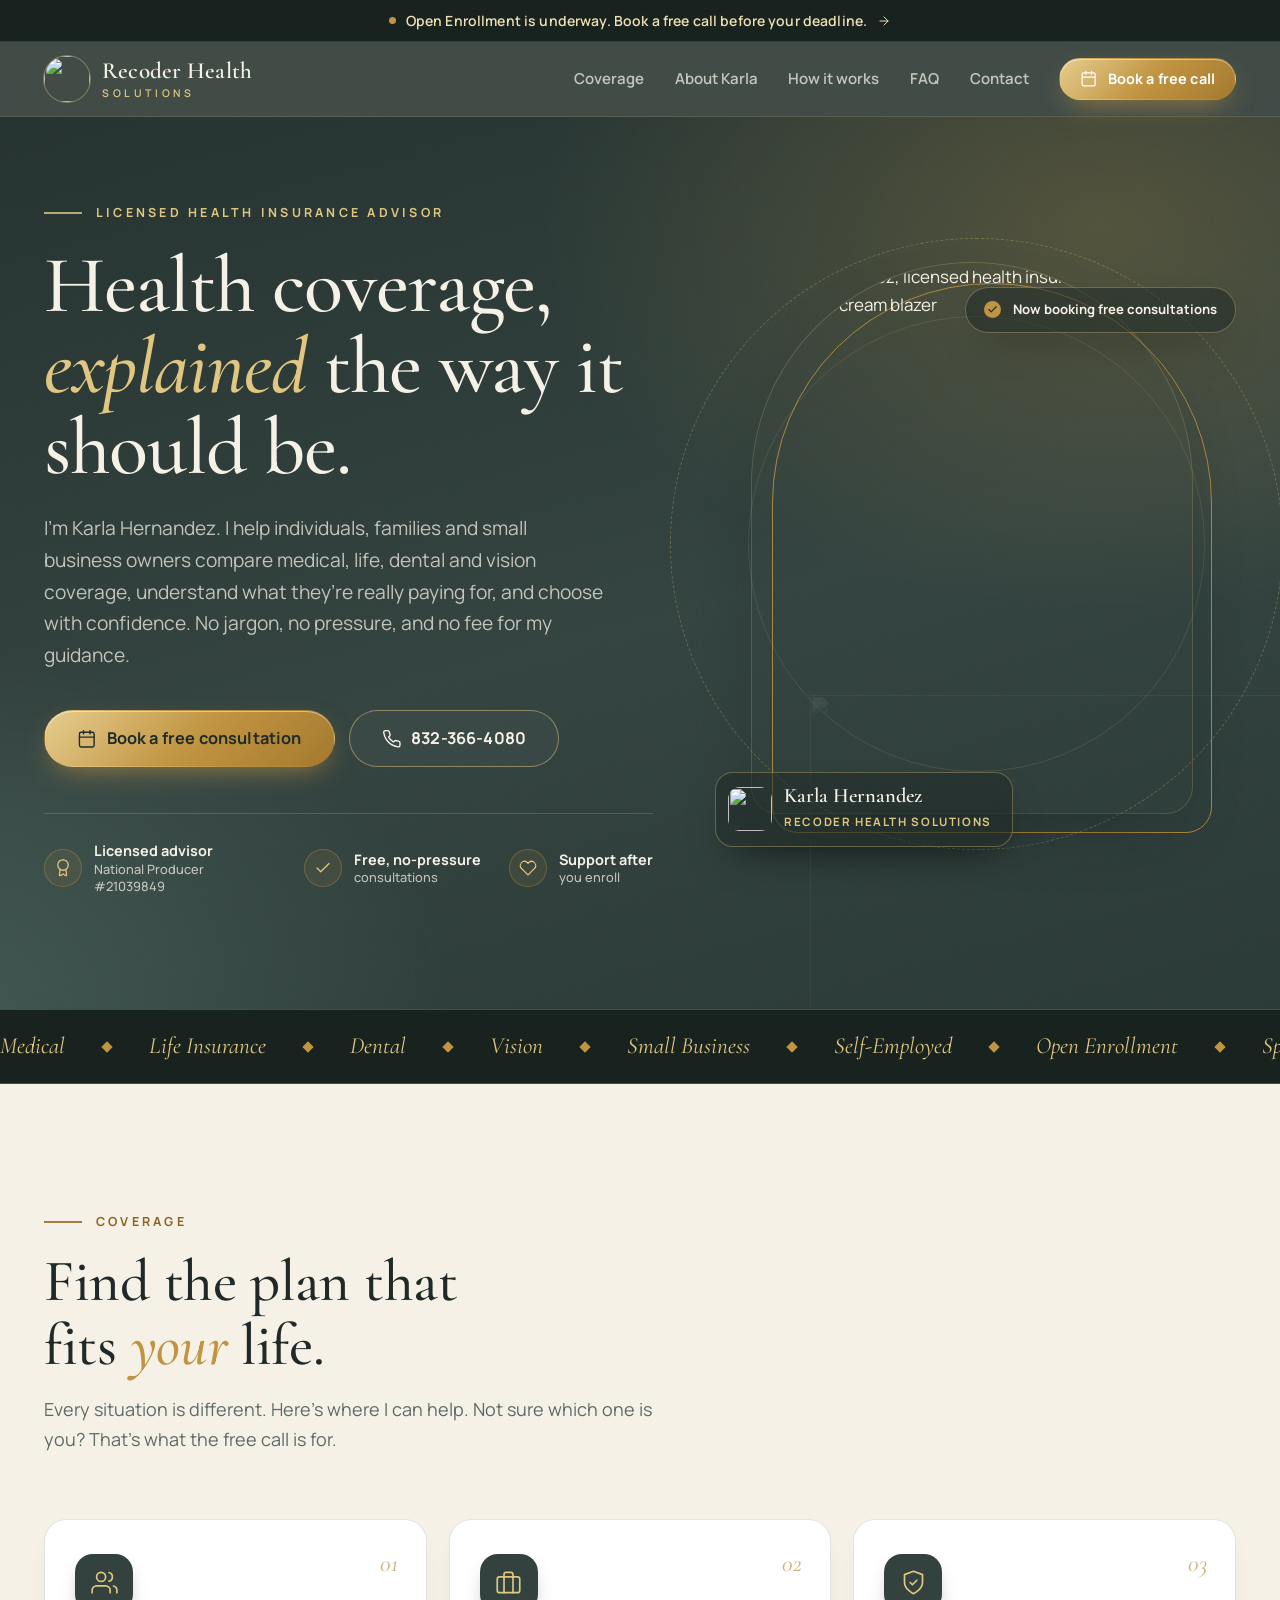
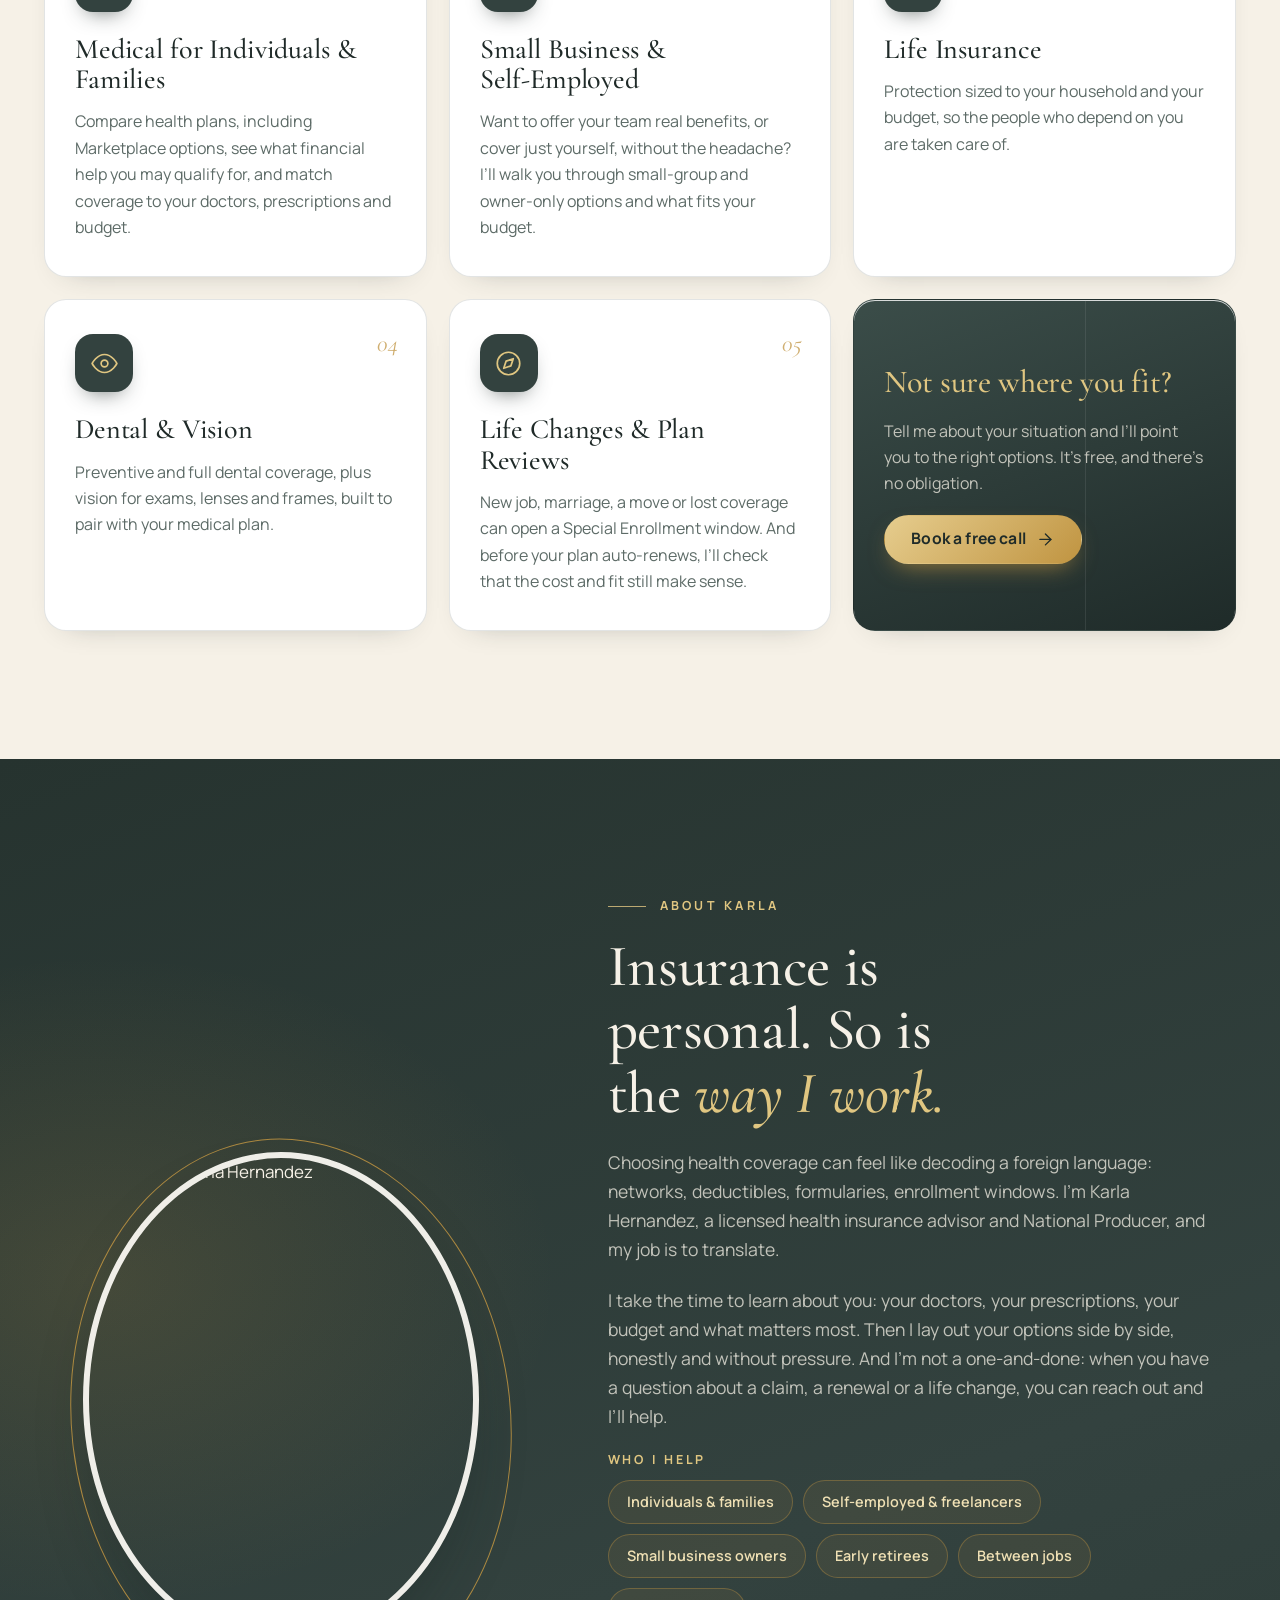
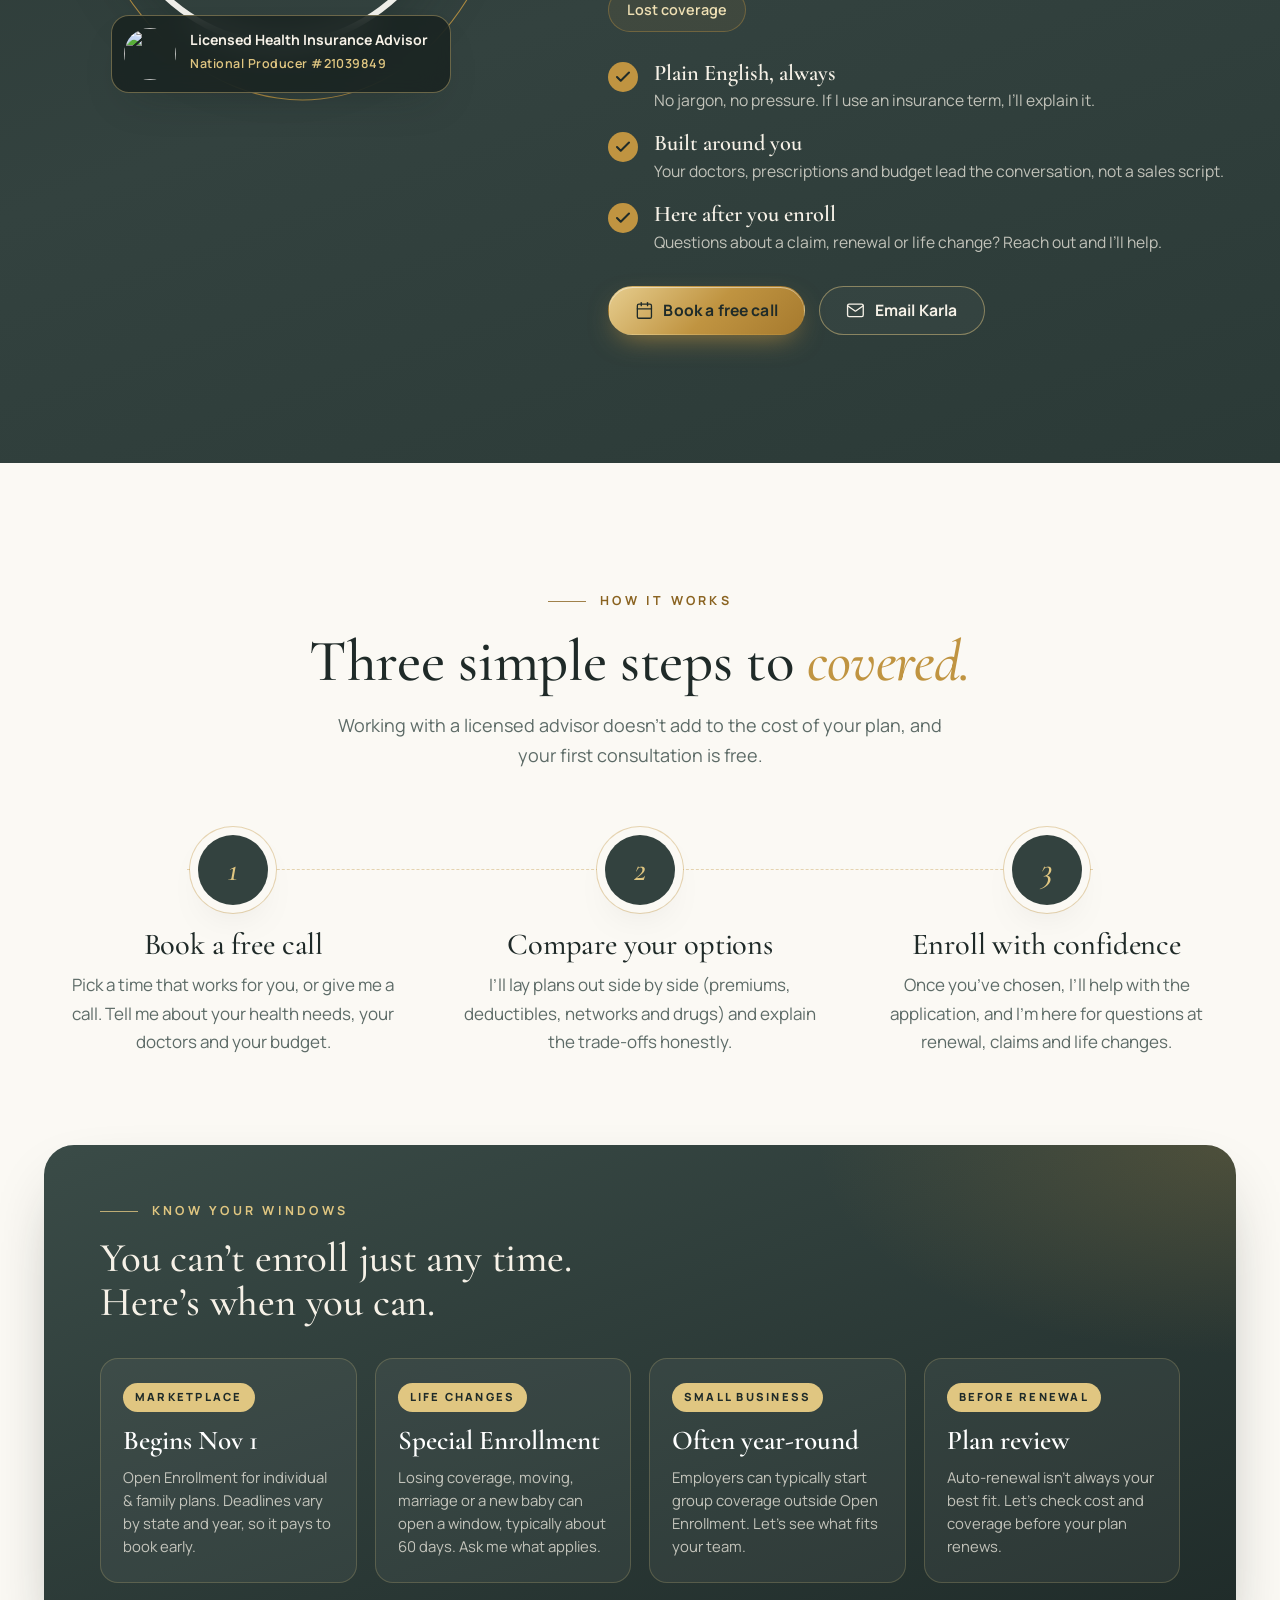
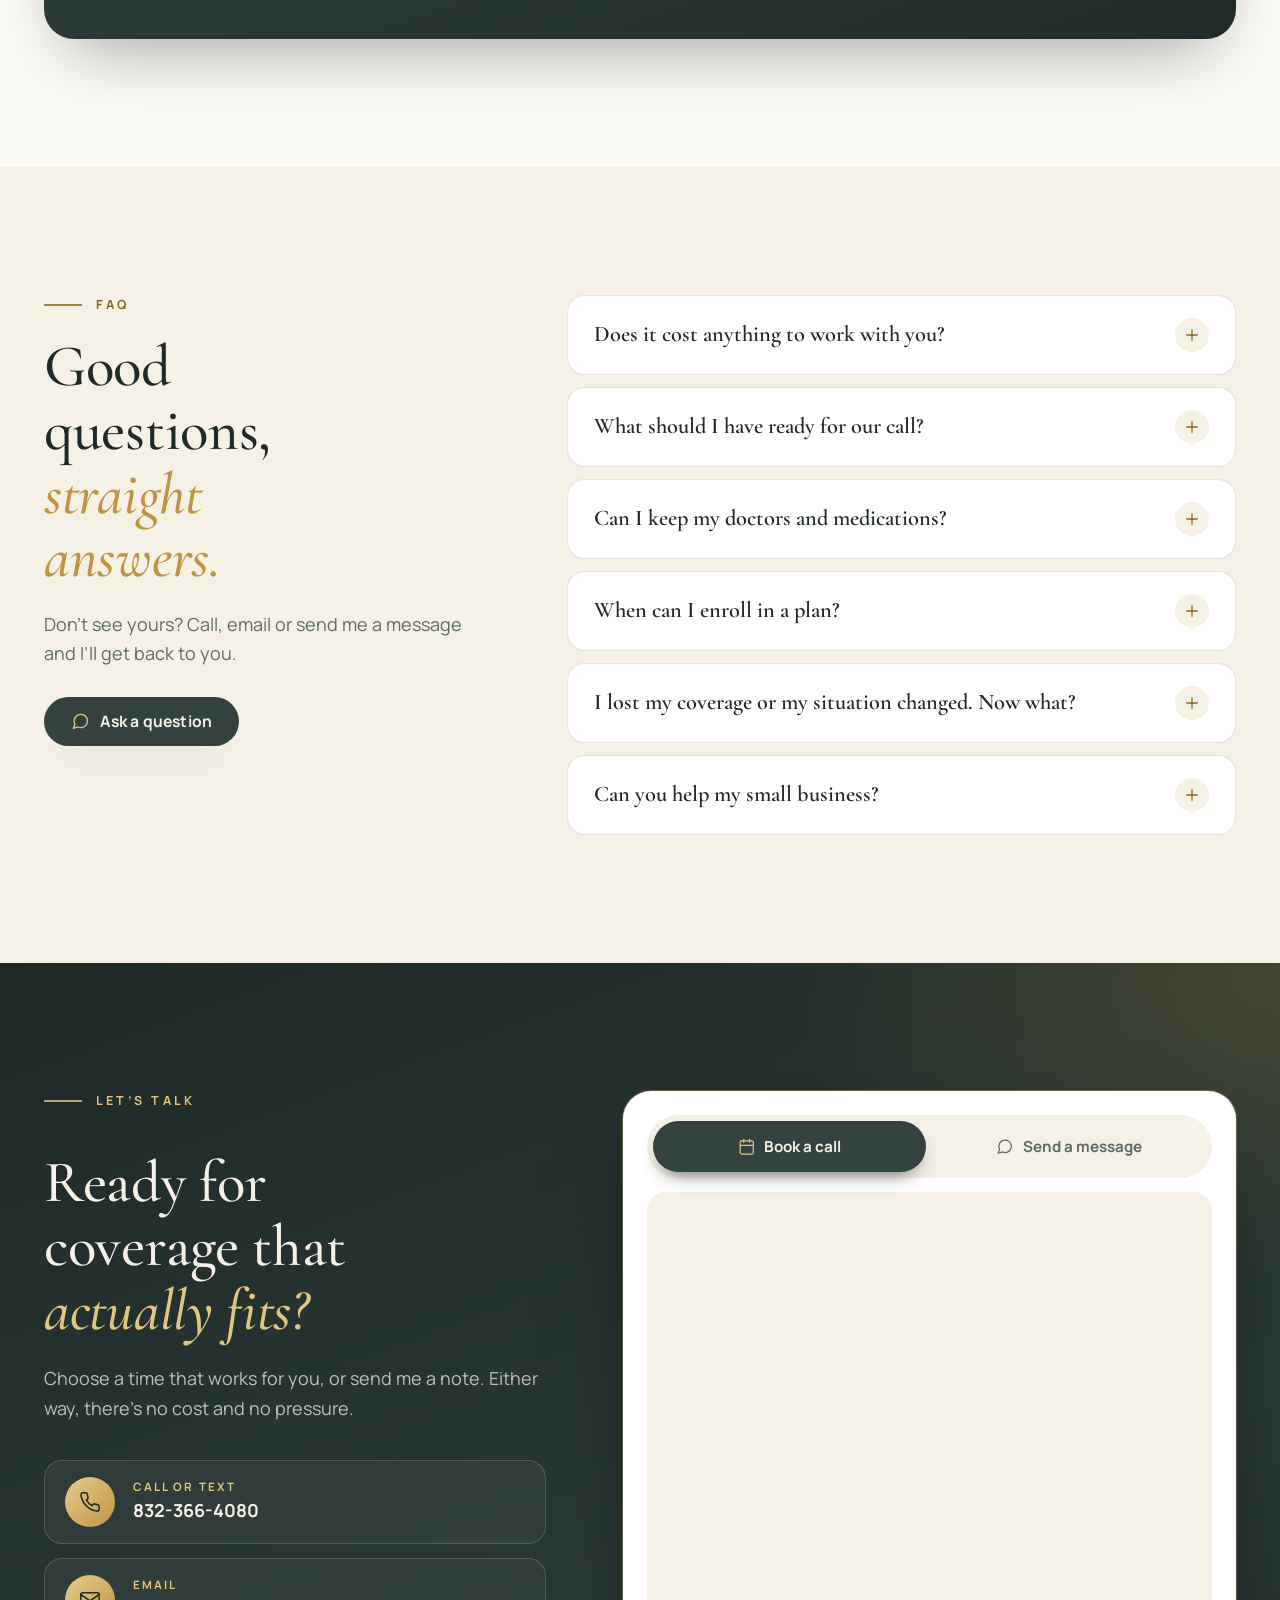
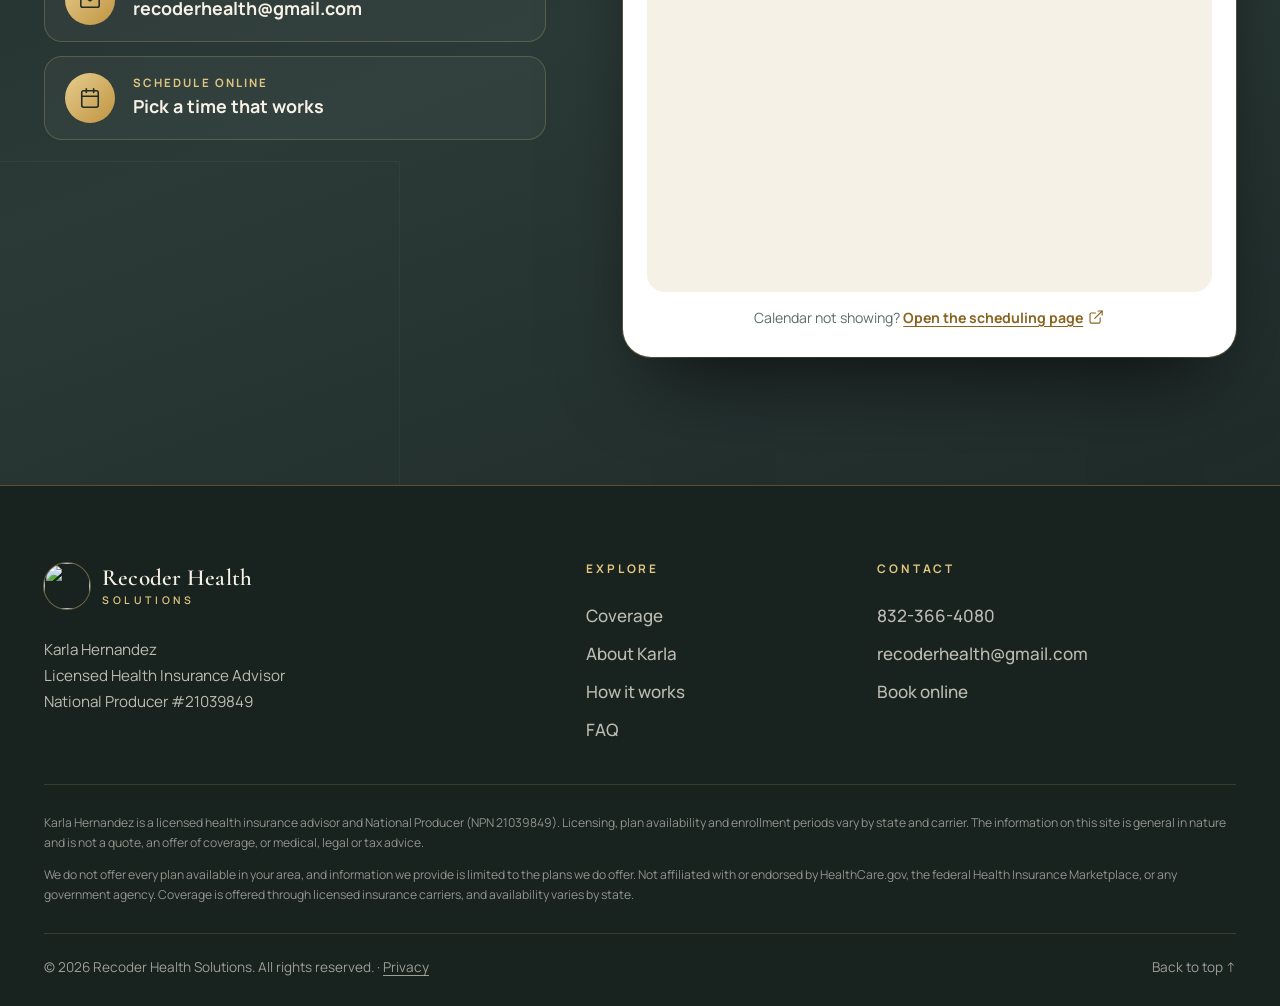
==== index.html @ b43af8a7 "Add Recoder Health Solutions site (pages, styles, script)" ====
<!doctype html>
<html lang="en">
<head>
  <meta charset="utf-8">
  <meta name="viewport" content="width=device-width, initial-scale=1, viewport-fit=cover">
  <title>Karla Hernandez | Licensed Health Insurance Advisor · Recoder Health Solutions</title>
  <meta name="description" content="Karla Hernandez of Recoder Health Solutions is a licensed health insurance advisor helping individuals, families and small businesses compare medical, life, dental and vision coverage. Book a free consultation.">
  <meta name="theme-color" content="#33423f">
  <link rel="canonical" href="https://recoderhealthsolutions.com/">

  <!-- Social sharing -->
  <meta property="og:type" content="website">
  <meta property="og:site_name" content="Recoder Health Solutions">
  <meta property="og:title" content="Karla Hernandez | Licensed Health Insurance Advisor">
  <meta property="og:description" content="Health coverage, explained the way it should be. Book a free, no-pressure consultation with Karla at Recoder Health Solutions.">
  <meta property="og:url" content="https://recoderhealthsolutions.com/">
  <meta property="og:image" content="https://recoderhealthsolutions.com/assets/og-image.jpg">
  <meta property="og:image:width" content="1200">
  <meta property="og:image:height" content="630">
  <meta name="twitter:card" content="summary_large_image">
  <meta name="twitter:title" content="Karla Hernandez | Licensed Health Insurance Advisor">
  <meta name="twitter:description" content="Health coverage, explained the way it should be. Book a free consultation.">
  <meta name="twitter:image" content="https://recoderhealthsolutions.com/assets/og-image.jpg">

  <!-- Icons -->
  <link rel="icon" href="assets/favicon.ico" sizes="any">
  <link rel="icon" type="image/png" sizes="32x32" href="assets/favicon-32.png">
  <link rel="icon" type="image/png" sizes="192x192" href="assets/favicon-192.png">
  <link rel="apple-touch-icon" href="assets/apple-touch-icon.png">

  <!-- Fonts -->
  <link rel="preconnect" href="https://fonts.googleapis.com">
  <link rel="preconnect" href="https://fonts.gstatic.com" crossorigin>
  <link href="https://fonts.googleapis.com/css2?family=Cormorant+Garamond:ital,wght@0,400;0,500;0,600;0,700;1,400;1,500;1,600&family=Manrope:wght@400;500;600;700;800&display=swap" rel="stylesheet">

  <link rel="stylesheet" href="styles.css">
  <script>document.documentElement.classList.add('js');</script>

  <!-- Structured data: helps Google understand who and what this site is -->
  <script type="application/ld+json">
  {
    "@context": "https://schema.org",
    "@type": ["InsuranceAgency", "ProfessionalService"],
    "name": "Recoder Health Solutions",
    "url": "https://recoderhealthsolutions.com/",
    "logo": "https://recoderhealthsolutions.com/assets/logo-medallion.png",
    "image": "https://recoderhealthsolutions.com/assets/og-image.jpg",
    "description": "Licensed health insurance advisory: medical, life, dental and vision coverage for individuals, families and small businesses.",
    "telephone": "+1-832-366-4080",
    "email": "recoderhealth@gmail.com",
    "founder": {
      "@type": "Person",
      "name": "Karla Hernandez",
      "jobTitle": "Licensed Health Insurance Advisor",
      "image": "https://recoderhealthsolutions.com/assets/karla.jpg"
    },
    "sameAs": ["https://calendly.com/recoderhealth"]
  }
  </script>
</head>

<body>
  <!-- Icon sprite -->
  <svg width="0" height="0" style="position:absolute" aria-hidden="true" focusable="false">
    <defs>
      <symbol id="i-phone" viewBox="0 0 24 24"><path d="M22 16.92v3a2 2 0 0 1-2.18 2 19.79 19.79 0 0 1-8.63-3.07 19.5 19.5 0 0 1-6-6 19.79 19.79 0 0 1-3.07-8.67A2 2 0 0 1 4.11 2h3a2 2 0 0 1 2 1.72 12.84 12.84 0 0 0 .7 2.81 2 2 0 0 1-.45 2.11L8.09 9.91a16 16 0 0 0 6 6l1.27-1.27a2 2 0 0 1 2.11-.45 12.84 12.84 0 0 0 2.81.7A2 2 0 0 1 22 16.92z"/></symbol>
      <symbol id="i-mail" viewBox="0 0 24 24"><path d="M4 4h16c1.1 0 2 .9 2 2v12c0 1.1-.9 2-2 2H4c-1.1 0-2-.9-2-2V6c0-1.1.9-2 2-2z"/><polyline points="22,6 12,13 2,6"/></symbol>
      <symbol id="i-calendar" viewBox="0 0 24 24"><rect x="3" y="4" width="18" height="18" rx="2"/><line x1="16" y1="2" x2="16" y2="6"/><line x1="8" y1="2" x2="8" y2="6"/><line x1="3" y1="10" x2="21" y2="10"/></symbol>
      <symbol id="i-arrow" viewBox="0 0 24 24"><line x1="5" y1="12" x2="19" y2="12"/><polyline points="12 5 19 12 12 19"/></symbol>
      <symbol id="i-check" viewBox="0 0 24 24"><polyline points="20 6 9 17 4 12"/></symbol>
      <symbol id="i-users" viewBox="0 0 24 24"><path d="M17 21v-2a4 4 0 0 0-4-4H5a4 4 0 0 0-4 4v2"/><circle cx="9" cy="7" r="4"/><path d="M23 21v-2a4 4 0 0 0-3-3.87"/><path d="M16 3.13a4 4 0 0 1 0 7.75"/></symbol>
      <symbol id="i-shield" viewBox="0 0 24 24"><path d="M12 22s8-4 8-10V5l-8-3-8 3v7c0 6 8 10 8 10z"/><polyline points="9 12 11 14 15 10"/></symbol>
      <symbol id="i-briefcase" viewBox="0 0 24 24"><rect x="2" y="7" width="20" height="14" rx="2"/><path d="M16 21V5a2 2 0 0 0-2-2h-4a2 2 0 0 0-2 2v16"/></symbol>
      <symbol id="i-eye" viewBox="0 0 24 24"><path d="M1 12s4-8 11-8 11 8 11 8-4 8-11 8-11-8-11-8z"/><circle cx="12" cy="12" r="3"/></symbol>
      <symbol id="i-compass" viewBox="0 0 24 24"><circle cx="12" cy="12" r="10"/><polygon points="16.24 7.76 14.12 14.12 7.76 16.24 9.88 9.88 16.24 7.76"/></symbol>
      <symbol id="i-heart" viewBox="0 0 24 24"><path d="M20.84 4.61a5.5 5.5 0 0 0-7.78 0L12 5.67l-1.06-1.06a5.5 5.5 0 0 0-7.78 7.78l1.06 1.06L12 21.23l7.78-7.78 1.06-1.06a5.5 5.5 0 0 0 0-7.78z"/></symbol>
      <symbol id="i-award" viewBox="0 0 24 24"><circle cx="12" cy="8" r="7"/><polyline points="8.21 13.89 7 23 12 20 17 23 15.79 13.88"/></symbol>
      <symbol id="i-message" viewBox="0 0 24 24"><path d="M21 11.5a8.38 8.38 0 0 1-.9 3.8 8.5 8.5 0 0 1-7.6 4.7 8.38 8.38 0 0 1-3.8-.9L3 21l1.9-5.7a8.38 8.38 0 0 1-.9-3.8 8.5 8.5 0 0 1 4.7-7.6 8.38 8.38 0 0 1 3.8-.9h.5a8.48 8.48 0 0 1 8 8v.5z"/></symbol>
      <symbol id="i-external" viewBox="0 0 24 24"><path d="M18 13v6a2 2 0 0 1-2 2H5a2 2 0 0 1-2-2V8a2 2 0 0 1 2-2h6"/><polyline points="15 3 21 3 21 9"/><line x1="10" y1="14" x2="21" y2="3"/></symbol>
      <symbol id="i-plus" viewBox="0 0 24 24"><line x1="12" y1="5" x2="12" y2="19"/><line x1="5" y1="12" x2="19" y2="12"/></symbol>
      <symbol id="i-menu" viewBox="0 0 24 24"><line x1="3" y1="7" x2="21" y2="7"/><line x1="3" y1="12" x2="21" y2="12"/><line x1="3" y1="17" x2="21" y2="17"/></symbol>
      <symbol id="i-close" viewBox="0 0 24 24"><line x1="5" y1="5" x2="19" y2="19"/><line x1="19" y1="5" x2="5" y2="19"/></symbol>
    </defs>
  </svg>

  <a class="skip-link" href="#main">Skip to content</a>

  <!-- Seasonal announcement (text is swapped by script.js depending on the date) -->
  <div class="announce" id="announce">
    <a href="#contact" data-tab="schedule">
      <span class="announce-dot" aria-hidden="true"></span>
      <span id="announceText">Life changes? You may qualify for a Special Enrollment Period. Let’s check.</span>
      <svg class="ico" aria-hidden="true"><use href="#i-arrow"/></svg>
    </a>
  </div>

  <header class="site-header" id="top">
    <div class="wrap header-inner">
      <a class="brand" href="#home" aria-label="Recoder Health Solutions, home">
        <img src="assets/logo-medallion-sm.png" alt="" width="46" height="46">
        <span class="brand-text">
          <span class="brand-name">Recoder Health</span>
          <span class="brand-sub">Solutions</span>
        </span>
      </a>

      <nav class="nav" id="nav" aria-label="Primary">
        <a href="#services">Coverage</a>
        <a href="#about">About Karla</a>
        <a href="#process">How it works</a>
        <a href="#faq">FAQ</a>
        <a href="#contact">Contact</a>
        <a class="btn btn-gold btn-sm nav-cta" href="#contact" data-tab="schedule">
          <svg class="ico" aria-hidden="true"><use href="#i-calendar"/></svg> Book a free call
        </a>
      </nav>

      <button class="nav-toggle" id="navToggle" aria-label="Open menu" aria-expanded="false" aria-controls="nav">
        <svg class="ico ico-menu" aria-hidden="true"><use href="#i-menu"/></svg>
        <svg class="ico ico-close" aria-hidden="true"><use href="#i-close"/></svg>
      </button>
    </div>
  </header>

  <main id="main">

    <!-- ============================ HERO ============================ -->
    <section class="hero" id="home">
      <img class="hero-bull" src="assets/bull.png" alt="" aria-hidden="true" width="436" height="384">
      <div class="wrap hero-grid">
        <div class="hero-copy">
          <p class="eyebrow rise" style="--d:.05s"><span class="eyebrow-line"></span>Licensed Health Insurance Advisor</p>
          <h1 class="rise" style="--d:.15s">Health coverage, <em>explained</em> the way it should be.</h1>
          <p class="lede rise" style="--d:.3s">
            I’m Karla Hernandez. I help individuals, families and small business owners compare medical,
            life, dental and vision coverage, understand what they’re really paying for, and choose with
            confidence. No jargon, no pressure, and no fee for my guidance.
          </p>
          <div class="hero-actions rise" style="--d:.42s">
            <a class="btn btn-gold btn-lg" href="#contact" data-tab="schedule">
              <svg class="ico" aria-hidden="true"><use href="#i-calendar"/></svg>
              Book a free consultation
            </a>
            <a class="btn btn-ghost btn-lg" href="tel:+18323664080">
              <svg class="ico" aria-hidden="true"><use href="#i-phone"/></svg>
              832-366-4080
            </a>
          </div>
          <ul class="trust rise" style="--d:.56s">
            <li><svg class="ico" aria-hidden="true"><use href="#i-award"/></svg><span>Licensed advisor<small>National Producer #21039849</small></span></li>
            <li><svg class="ico" aria-hidden="true"><use href="#i-check"/></svg><span>Free, no-pressure<small>consultations</small></span></li>
            <li><svg class="ico" aria-hidden="true"><use href="#i-heart"/></svg><span>Support after<small>you enroll</small></span></li>
          </ul>
        </div>

        <div class="hero-visual rise" style="--d:.25s">
          <div class="orbit orbit-a" aria-hidden="true"></div>
          <div class="orbit orbit-b" aria-hidden="true"></div>
          <figure class="arch" data-depth="10">
            <img
              src="assets/karla-1000.webp"
              srcset="assets/karla-640.webp 640w, assets/karla-1000.webp 1000w"
              sizes="(max-width: 900px) 78vw, 460px"
              width="1024" height="1536"
              alt="Karla Hernandez, licensed health insurance advisor, smiling in a cream blazer"
              fetchpriority="high">
          </figure>
          <div class="glass glass-name" data-depth="-14">
            <img src="assets/favicon-192.png" alt="" width="44" height="44">
            <div>
              <strong>Karla Hernandez</strong>
              <span>Recoder Health Solutions</span>
            </div>
          </div>
          <div class="glass glass-chip" data-depth="-22">
            <svg class="ico" aria-hidden="true"><use href="#i-check"/></svg>
            Now booking free consultations
          </div>
        </div>
      </div>
    </section>

    <!-- ============================ MARQUEE ============================ -->
    <div class="marquee" aria-hidden="true">
      <div class="marquee-track">
        <span>Medical</span><i></i>
        <span>Life Insurance</span><i></i>
        <span>Dental</span><i></i>
        <span>Vision</span><i></i>
        <span>Small Business</span><i></i>
        <span>Self-Employed</span><i></i>
        <span>Open Enrollment</span><i></i>
        <span>Special Enrollment</span><i></i>
        <span>Medical</span><i></i>
        <span>Life Insurance</span><i></i>
        <span>Dental</span><i></i>
        <span>Vision</span><i></i>
        <span>Small Business</span><i></i>
        <span>Self-Employed</span><i></i>
        <span>Open Enrollment</span><i></i>
        <span>Special Enrollment</span><i></i>
      </div>
    </div>

    <!-- ============================ SERVICES ============================ -->
    <section class="section section-cream" id="services">
      <div class="wrap">
        <header class="section-head reveal">
          <p class="eyebrow eyebrow-dark"><span class="eyebrow-line"></span>Coverage</p>
          <h2>Find the plan that fits <em>your</em> life.</h2>
          <p class="section-lede">Every situation is different. Here’s where I can help. Not sure which one is you? That’s what the free call is for.</p>
        </header>

        <div class="cards" data-stagger>
          <article class="card reveal">
            <span class="card-num">01</span>
            <span class="card-icon"><svg class="ico" aria-hidden="true"><use href="#i-users"/></svg></span>
            <h3>Medical for Individuals &amp; Families</h3>
            <p>Compare health plans, including Marketplace options, see what financial help you may qualify for, and match coverage to your doctors, prescriptions and budget.</p>
          </article>
          <article class="card reveal">
            <span class="card-num">02</span>
            <span class="card-icon"><svg class="ico" aria-hidden="true"><use href="#i-briefcase"/></svg></span>
            <h3>Small Business &amp; Self&#8209;Employed</h3>
            <p>Want to offer your team real benefits, or cover just yourself, without the headache? I’ll walk you through small-group and owner-only options and what fits your budget.</p>
          </article>
          <article class="card reveal">
            <span class="card-num">03</span>
            <span class="card-icon"><svg class="ico" aria-hidden="true"><use href="#i-shield"/></svg></span>
            <h3>Life Insurance</h3>
            <p>Protection sized to your household and your budget, so the people who depend on you are taken care of.</p>
          </article>
          <article class="card reveal">
            <span class="card-num">04</span>
            <span class="card-icon"><svg class="ico" aria-hidden="true"><use href="#i-eye"/></svg></span>
            <h3>Dental &amp; Vision</h3>
            <p>Preventive and full dental coverage, plus vision for exams, lenses and frames, built to pair with your medical plan.</p>
          </article>
          <article class="card reveal">
            <span class="card-num">05</span>
            <span class="card-icon"><svg class="ico" aria-hidden="true"><use href="#i-compass"/></svg></span>
            <h3>Life Changes &amp; Plan Reviews</h3>
            <p>New job, marriage, a move or lost coverage can open a Special Enrollment window. And before your plan auto-renews, I’ll check that the cost and fit still make sense.</p>
          </article>
          <article class="card card-cta reveal">
            <img class="card-cta-bull" src="assets/bull.png" alt="" aria-hidden="true" width="436" height="384" loading="lazy">
            <h3>Not sure where you fit?</h3>
            <p>Tell me about your situation and I’ll point you to the right options. It’s free, and there’s no obligation.</p>
            <a class="btn btn-dark" href="#contact" data-tab="schedule">Book a free call <svg class="ico" aria-hidden="true"><use href="#i-arrow"/></svg></a>
          </article>
        </div>
      </div>
    </section>

    <!-- ============================ ABOUT ============================ -->
    <section class="section section-dark about" id="about">
      <div class="wrap about-grid">
        <div class="about-visual reveal">
          <div class="oval-wrap">
            <div class="oval-ring" aria-hidden="true"></div>
            <figure class="oval">
              <img
                src="assets/karla-1000.webp"
                srcset="assets/karla-640.webp 640w, assets/karla-1000.webp 1000w"
                sizes="(max-width: 900px) 70vw, 420px"
                width="1024" height="1536" loading="lazy"
                alt="Portrait of Karla Hernandez">
            </figure>
            <div class="badge-card">
              <img src="assets/logo-medallion-sm.png" alt="" width="64" height="64" loading="lazy">
              <div>
                <strong>Licensed Health Insurance Advisor</strong>
                <span>National Producer #21039849</span>
              </div>
            </div>
          </div>
        </div>

        <div class="about-copy">
          <header class="reveal">
            <p class="eyebrow"><span class="eyebrow-line"></span>About Karla</p>
            <h2>Insurance is personal. So is the <em>way I work.</em></h2>
          </header>
          <!-- DRAFT COPY: Karla, edit this to your own words (or paste in the version you wrote earlier). -->
          <p class="reveal">Choosing health coverage can feel like decoding a foreign language: networks, deductibles, formularies, enrollment windows. I’m Karla Hernandez, a licensed health insurance advisor and National Producer, and my job is to translate.</p>
          <p class="reveal">I take the time to learn about you: your doctors, your prescriptions, your budget and what matters most. Then I lay out your options side by side, honestly and without pressure. And I’m not a one-and-done: when you have a question about a claim, a renewal or a life change, you can reach out and I’ll help.</p>

          <div class="reveal">
            <h3 class="mini-title">Who I help</h3>
            <ul class="chips">
              <li>Individuals &amp; families</li>
              <li>Self-employed &amp; freelancers</li>
              <li>Small business owners</li>
              <li>Early retirees</li>
              <li>Between jobs</li>
              <li>Lost coverage</li>
            </ul>
          </div>

          <ul class="values" data-stagger>
            <li class="reveal"><svg class="ico" aria-hidden="true"><use href="#i-check"/></svg><div><strong>Plain English, always</strong><span>No jargon, no pressure. If I use an insurance term, I’ll explain it.</span></div></li>
            <li class="reveal"><svg class="ico" aria-hidden="true"><use href="#i-check"/></svg><div><strong>Built around you</strong><span>Your doctors, prescriptions and budget lead the conversation, not a sales script.</span></div></li>
            <li class="reveal"><svg class="ico" aria-hidden="true"><use href="#i-check"/></svg><div><strong>Here after you enroll</strong><span>Questions about a claim, renewal or life change? Reach out and I’ll help.</span></div></li>
          </ul>

          <div class="about-actions reveal">
            <a class="btn btn-gold" href="#contact" data-tab="schedule"><svg class="ico" aria-hidden="true"><use href="#i-calendar"/></svg> Book a free call</a>
            <a class="btn btn-ghost" href="mailto:recoderhealth@gmail.com"><svg class="ico" aria-hidden="true"><use href="#i-mail"/></svg> Email Karla</a>
          </div>
        </div>
      </div>
    </section>

    <!-- ============================ PROCESS + WINDOWS ============================ -->
    <section class="section section-ivory" id="process">
      <div class="wrap">
        <header class="section-head center reveal">
          <p class="eyebrow eyebrow-dark"><span class="eyebrow-line"></span>How it works</p>
          <h2>Three simple steps to <em>covered.</em></h2>
          <p class="section-lede">Working with a licensed advisor doesn’t add to the cost of your plan, and your first consultation is free.</p>
        </header>

        <ol class="steps" data-stagger>
          <li class="step reveal">
            <span class="step-num">1</span>
            <h3>Book a free call</h3>
            <p>Pick a time that works for you, or give me a call. Tell me about your health needs, your doctors and your budget.</p>
          </li>
          <li class="step reveal">
            <span class="step-num">2</span>
            <h3>Compare your options</h3>
            <p>I’ll lay plans out side by side (premiums, deductibles, networks and drugs) and explain the trade-offs honestly.</p>
          </li>
          <li class="step reveal">
            <span class="step-num">3</span>
            <h3>Enroll with confidence</h3>
            <p>Once you’ve chosen, I’ll help with the application, and I’m here for questions at renewal, claims and life changes.</p>
          </li>
        </ol>

        <div class="windows reveal">
          <div class="windows-head">
            <p class="eyebrow"><span class="eyebrow-line"></span>Know your windows</p>
            <h3>You can’t enroll just any time. Here’s when you can.</h3>
          </div>
          <div class="windows-grid">
            <div class="window">
              <span class="window-tag">Marketplace</span>
              <strong>Begins Nov 1</strong>
              <p>Open Enrollment for individual &amp; family plans. Deadlines vary by state and year, so it pays to book early.</p>
            </div>
            <div class="window">
              <span class="window-tag">Life changes</span>
              <strong>Special Enrollment</strong>
              <p>Losing coverage, moving, marriage or a new baby can open a window, typically about 60 days. Ask me what applies.</p>
            </div>
            <div class="window">
              <span class="window-tag">Small business</span>
              <strong>Often year-round</strong>
              <p>Employers can typically start group coverage outside Open Enrollment. Let’s see what fits your team.</p>
            </div>
            <div class="window">
              <span class="window-tag">Before renewal</span>
              <strong>Plan review</strong>
              <p>Auto-renewal isn’t always your best fit. Let’s check cost and coverage before your plan renews.</p>
            </div>
          </div>
        </div>
      </div>
    </section>

    <!-- ============================ FAQ ============================ -->
    <section class="section section-cream faq" id="faq">
      <div class="wrap faq-grid">
        <header class="faq-head reveal">
          <p class="eyebrow eyebrow-dark"><span class="eyebrow-line"></span>FAQ</p>
          <h2>Good questions, <em>straight answers.</em></h2>
          <p class="section-lede">Don’t see yours? Call, email or send me a message and I’ll get back to you.</p>
          <a class="btn btn-dark" href="#contact" data-tab="message"><svg class="ico" aria-hidden="true"><use href="#i-message"/></svg> Ask a question</a>
        </header>

        <div class="faq-list reveal">
          <details>
            <summary>Does it cost anything to work with you?<svg class="ico" aria-hidden="true"><use href="#i-plus"/></svg></summary>
            <p>No. Your consultation is free, and you never pay a fee for my guidance. Agents are typically compensated by the insurance carrier when you enroll, and working with an advisor doesn’t add to the price of your plan.</p>
          </details>
          <details>
            <summary>What should I have ready for our call?<svg class="ico" aria-hidden="true"><use href="#i-plus"/></svg></summary>
            <p>It helps to know your state, who needs coverage, your doctors and any prescriptions you take, and your estimated household income if you’re shopping Marketplace plans. Don’t worry if you don’t have everything. We’ll sort it out together.</p>
          </details>
          <details>
            <summary>Can I keep my doctors and medications?<svg class="ico" aria-hidden="true"><use href="#i-plus"/></svg></summary>
            <p>That’s the first thing we check. Every plan has its own provider network and drug list (called a formulary), so I compare your doctors and prescriptions against each plan you’re considering before you choose.</p>
          </details>
          <details>
            <summary>When can I enroll in a plan?<svg class="ico" aria-hidden="true"><use href="#i-plus"/></svg></summary>
            <p>Most people enroll during Open Enrollment, which for Marketplace plans begins Nov 1. Outside that window you may still qualify for a Special Enrollment Period after a life event such as losing coverage, moving, getting married or having a baby, and small businesses can often start group coverage outside Open Enrollment. Book a call and I’ll tell you which window applies to you.</p>
          </details>
          <details>
            <summary>I lost my coverage or my situation changed. Now what?<svg class="ico" aria-hidden="true"><use href="#i-plus"/></svg></summary>
            <p>Reach out as soon as it happens. A job change, a move, marriage, a new baby or losing coverage can open a Special Enrollment Period, typically about 60 days from the event, and I’ll make sure we don’t miss your window.</p>
          </details>
          <details>
            <summary>Can you help my small business?<svg class="ico" aria-hidden="true"><use href="#i-plus"/></svg></summary>
            <p>Yes. I help owners understand their options, from small teams to owner-only setups, and what fits their budget. Book a call and we’ll look at what makes sense for your business.</p>
          </details>
        </div>
      </div>
    </section>

    <!-- ============================ CONTACT ============================ -->
    <section class="section section-dark contact" id="contact">
      <img class="contact-bull" src="assets/bull.png" alt="" aria-hidden="true" width="436" height="384" loading="lazy">
      <div class="wrap contact-grid">
        <div class="contact-copy reveal">
          <p class="eyebrow"><span class="eyebrow-line"></span>Let’s talk</p>
          <h2>Ready for coverage that <em>actually fits?</em></h2>
          <p class="section-lede">Choose a time that works for you, or send me a note. Either way, there’s no cost and no pressure.</p>

          <ul class="contact-list">
            <li>
              <a href="tel:+18323664080">
                <span class="ci"><svg class="ico" aria-hidden="true"><use href="#i-phone"/></svg></span>
                <span><small>Call or text</small><strong>832-366-4080</strong></span>
              </a>
            </li>
            <li>
              <a href="mailto:recoderhealth@gmail.com">
                <span class="ci"><svg class="ico" aria-hidden="true"><use href="#i-mail"/></svg></span>
                <span><small>Email</small><strong>recoderhealth@gmail.com</strong></span>
              </a>
            </li>
            <li>
              <a href="https://calendly.com/recoderhealth" target="_blank" rel="noopener">
                <span class="ci"><svg class="ico" aria-hidden="true"><use href="#i-calendar"/></svg></span>
                <span><small>Schedule online</small><strong>Pick a time that works</strong></span>
              </a>
            </li>
            <!-- Add Karla’s Google Business Profile review link here once she has it:
            <li><a href="https://g.page/r/XXXX/review" target="_blank" rel="noopener">Leave a Google review</a></li> -->
          </ul>
        </div>

        <div class="panel reveal">
          <div class="tabs" role="tablist" aria-label="How would you like to reach Karla?">
            <button class="tab is-active" role="tab" id="tab-schedule" aria-controls="panel-schedule" aria-selected="true" data-tab="schedule">
              <svg class="ico" aria-hidden="true"><use href="#i-calendar"/></svg> Book a call
            </button>
            <button class="tab" role="tab" id="tab-message" aria-controls="panel-message" aria-selected="false" tabindex="-1" data-tab="message">
              <svg class="ico" aria-hidden="true"><use href="#i-message"/></svg> Send a message
            </button>
          </div>

          <!-- Scheduler -->
          <div class="tab-panel" role="tabpanel" id="panel-schedule" aria-labelledby="tab-schedule">
            <div class="calendly-inline-widget" id="calendlyWidget"
                 data-url="https://calendly.com/recoderhealth?hide_gdpr_banner=1&amp;primary_color=a97d2f&amp;text_color=33423f"></div>
            <p class="panel-note">
              Calendar not showing? <a href="https://calendly.com/recoderhealth" target="_blank" rel="noopener">Open the scheduling page <svg class="ico" aria-hidden="true"><use href="#i-external"/></svg></a>
            </p>
          </div>

          <!-- Message form -->
          <div class="tab-panel" role="tabpanel" id="panel-message" aria-labelledby="tab-message" hidden>
            <form class="form" id="contactForm" novalidate>
              <div class="field-row">
                <label class="field">
                  <span>Your name <b aria-hidden="true">*</b></span>
                  <input type="text" name="name" autocomplete="name" required>
                </label>
                <label class="field">
                  <span>Phone</span>
                  <input type="tel" name="phone" autocomplete="tel" inputmode="tel">
                </label>
              </div>
              <label class="field">
                <span>Email <b aria-hidden="true">*</b></span>
                <input type="email" name="email" autocomplete="email" required>
              </label>
              <label class="field">
                <span>I’m interested in</span>
                <select name="topic">
                  <option>Not sure yet</option>
                  <option>Individual &amp; family coverage</option>
                  <option>Medicare</option>
                  <option>Small business / group coverage</option>
                  <option>Dental, vision or supplemental</option>
                  <option>A life change (lost coverage, moved, etc.)</option>
                </select>
              </label>
              <label class="field">
                <span>Anything you’d like me to know?</span>
                <textarea name="message" rows="4"></textarea>
              </label>
              <div class="hp" aria-hidden="true"><label>Leave this empty <input type="text" name="website" tabindex="-1" autocomplete="off"></label></div>
              <button class="btn btn-gold btn-lg btn-block" type="submit">Send message <svg class="ico" aria-hidden="true"><use href="#i-arrow"/></svg></button>
              <p class="form-status" id="formStatus" role="status" aria-live="polite"></p>
              <p class="form-fine">Please don’t include Social Security numbers, medical details or payment information in this form. By sending a message you agree to be contacted about your request.</p>
            </form>
          </div>
        </div>
      </div>
    </section>
  </main>

  <!-- ============================ FOOTER ============================ -->
  <footer class="site-footer">
    <div class="wrap">
      <div class="footer-top">
        <div class="footer-brand">
          <a class="brand" href="#home" aria-label="Back to top">
            <img src="assets/logo-medallion-sm.png" alt="" width="52" height="52" loading="lazy">
            <span class="brand-text">
              <span class="brand-name">Recoder Health</span>
              <span class="brand-sub">Solutions</span>
            </span>
          </a>
          <p>Karla Hernandez<br>Licensed Health Insurance Advisor<br>National Producer #21039849</p>
        </div>
        <nav class="footer-nav" aria-label="Footer">
          <h4>Explore</h4>
          <a href="#services">Coverage</a>
          <a href="#about">About Karla</a>
          <a href="#process">How it works</a>
          <a href="#faq">FAQ</a>
        </nav>
        <div class="footer-contact">
          <h4>Contact</h4>
          <a href="tel:+18323664080">832-366-4080</a>
          <a href="mailto:recoderhealth@gmail.com">recoderhealth@gmail.com</a>
          <a href="https://calendly.com/recoderhealth" target="_blank" rel="noopener">Book online</a>
        </div>
      </div>

      <div class="disclosures">
        <p>Karla Hernandez is a licensed health insurance advisor and National Producer (NPN 21039849). Licensing, plan availability and enrollment periods vary by state and carrier. The information on this site is general in nature and is not a quote, an offer of coverage, or medical, legal or tax advice.</p>
        <p>We do not offer every plan available in your area, and information we provide is limited to the plans we do offer. Not affiliated with or endorsed by HealthCare.gov, the federal Health Insurance Marketplace, or any government agency. Coverage is offered through licensed insurance carriers, and availability varies by state.</p>
      </div>

      <div class="footer-bottom">
        <span>© <span id="year">2026</span> Recoder Health Solutions. All rights reserved. · <a class="legal-link" href="privacy.html">Privacy</a></span>
        <a href="#top">Back to top ↑</a>
      </div>
    </div>
  </footer>

  <!-- Mobile quick-action bar -->
  <div class="mobile-bar" aria-label="Quick actions">
    <a class="btn btn-ghost" href="tel:+18323664080"><svg class="ico" aria-hidden="true"><use href="#i-phone"/></svg> Call</a>
    <a class="btn btn-gold" href="#contact" data-tab="schedule"><svg class="ico" aria-hidden="true"><use href="#i-calendar"/></svg> Book a free call</a>
  </div>

  <script src="script.js"></script>
</body>
</html>
---- styles.css ----
/* ==========================================================================
   Recoder Health Solutions · Karla Hernandez
   Palette is pulled from Karla's business card: deep sage-green + antique gold.
   ========================================================================== */

:root {
  --green-950: #18221f;
  --green-900: #1f2b29;
  --green-800: #27352f;
  --green: #33423f;            /* brand green (business card) */
  --green-600: #4a5f5a;
  --green-400: #7f948d;

  --gold: #c09441;             /* brand gold (logo ring) */
  --gold-light: #e0c681;       /* gold text on dark */
  --gold-soft: #efe0b4;
  --gold-deep: #8a6320;        /* gold text on light (passes contrast) */

  --cream: #f6f1e7;
  --ivory: #fbf9f4;
  --white: #ffffff;
  --ink: #1f2a28;
  --muted: #5d6b67;
  --muted-light: rgba(246, 241, 231, .74);

  --line: rgba(51, 66, 63, .14);
  --line-gold: rgba(192, 148, 65, .38);

  --serif: "Cormorant Garamond", "Iowan Old Style", Georgia, serif;
  --sans: "Manrope", system-ui, -apple-system, "Segoe UI", Roboto, sans-serif;

  --radius: 22px;
  --wrap: 1200px;
  --gutter: clamp(20px, 4.4vw, 44px);
  --section-y: clamp(76px, 10vw, 132px);

  --ease: cubic-bezier(.2, .7, .2, 1);
  --shadow-lg: 0 30px 70px -28px rgba(18, 28, 26, .45);
  --shadow-md: 0 18px 44px -22px rgba(18, 28, 26, .35);
}

/* ---------- Base ---------- */
*, *::before, *::after { box-sizing: border-box; }
html { scroll-behavior: smooth; scroll-padding-top: 88px; -webkit-text-size-adjust: 100%; }
body {
  margin: 0;
  font-family: var(--sans);
  font-size: 1.0625rem;
  line-height: 1.65;
  color: var(--ink);
  background: var(--cream);
  -webkit-font-smoothing: antialiased;
  text-rendering: optimizeLegibility;
}
img { max-width: 100%; display: block; }
a { color: inherit; text-decoration: none; }
h1, h2, h3, h4 { font-family: var(--serif); font-weight: 500; line-height: 1.08; margin: 0; letter-spacing: -.005em; }
p { margin: 0; }
ul, ol { margin: 0; padding: 0; list-style: none; }
button { font: inherit; color: inherit; cursor: pointer; }
:focus-visible { outline: 2px solid var(--gold); outline-offset: 3px; border-radius: 6px; }

.wrap { width: min(100% - var(--gutter) * 2, var(--wrap)); margin-inline: auto; }
.ico { width: 1.15em; height: 1.15em; flex: none; fill: none; stroke: currentColor; stroke-width: 1.7; stroke-linecap: round; stroke-linejoin: round; }

.skip-link {
  position: absolute; left: 12px; top: -60px; z-index: 200;
  background: var(--gold); color: var(--green-900); padding: 10px 16px; border-radius: 10px; font-weight: 700;
  transition: top .2s;
}
.skip-link:focus { top: 12px; }

em { font-style: italic; }

/* ---------- Announcement bar ---------- */
.announce { background: var(--green-950); color: var(--gold-soft); font-size: .875rem; text-align: center; border-bottom: 1px solid rgba(192, 148, 65, .25); }
.announce a { display: flex; gap: 10px; align-items: center; justify-content: center; padding: 9px var(--gutter); font-weight: 600; letter-spacing: .01em; }
.announce a:hover { color: #fff; }
.announce .ico { width: 1em; height: 1em; transition: transform .25s var(--ease); }
.announce a:hover .ico { transform: translateX(4px); }
.announce-dot { width: 7px; height: 7px; border-radius: 50%; background: var(--gold); box-shadow: 0 0 0 0 rgba(192, 148, 65, .7); animation: pulse 2.4s infinite; flex: none; }
@keyframes pulse { 70% { box-shadow: 0 0 0 9px rgba(192, 148, 65, 0); } 100% { box-shadow: 0 0 0 0 rgba(192, 148, 65, 0); } }

/* ---------- Header ---------- */
.site-header {
  position: sticky; top: 0; z-index: 100;
  background: rgba(36, 49, 46, .86);
  -webkit-backdrop-filter: saturate(140%) blur(14px); backdrop-filter: saturate(140%) blur(14px);
  border-bottom: 1px solid rgba(224, 198, 129, .14);
  transition: background .3s, box-shadow .3s;
}
.site-header.scrolled { background: rgba(28, 39, 37, .94); box-shadow: 0 10px 30px -18px rgba(0, 0, 0, .6); }
.header-inner { display: flex; align-items: center; justify-content: space-between; gap: 24px; min-height: 74px; }

.brand { display: inline-flex; align-items: center; gap: 12px; color: var(--cream); }
.brand img { width: 46px; height: 46px; border-radius: 50%; box-shadow: 0 0 0 1px rgba(224, 198, 129, .4); transition: transform .5s var(--ease); }
.brand:hover img { transform: rotate(-8deg) scale(1.05); }
.brand-text { display: flex; flex-direction: column; line-height: 1; }
.brand-name { font-family: var(--serif); font-size: 1.45rem; font-weight: 600; letter-spacing: .01em; }
.brand-sub { font-size: .66rem; letter-spacing: .34em; text-transform: uppercase; color: var(--gold-light); margin-top: 5px; font-weight: 600; }

.nav { display: flex; align-items: center; gap: clamp(16px, 2.4vw, 34px); }
.nav a:not(.btn) { position: relative; color: var(--muted-light); font-weight: 600; font-size: .94rem; padding: 6px 0; transition: color .2s; }
.nav a:not(.btn)::after { content: ""; position: absolute; left: 0; right: 0; bottom: 0; height: 1.5px; background: var(--gold); transform: scaleX(0); transform-origin: left; transition: transform .3s var(--ease); }
.nav a:not(.btn):hover, .nav a.is-current { color: #fff; }
.nav a:not(.btn):hover::after, .nav a.is-current::after { transform: scaleX(1); }

.nav-toggle { display: none; background: none; border: 1px solid rgba(224, 198, 129, .35); color: var(--cream); width: 46px; height: 46px; border-radius: 12px; align-items: center; justify-content: center; }
.nav-toggle .ico { width: 22px; height: 22px; }
.nav-toggle .ico-close { display: none; }
.nav-open .nav-toggle .ico-menu { display: none; }
.nav-open .nav-toggle .ico-close { display: block; }

/* ---------- Buttons ---------- */
.btn {
  display: inline-flex; align-items: center; justify-content: center; gap: 10px;
  padding: 14px 26px; border-radius: 999px; border: 1.5px solid transparent;
  font-weight: 700; font-size: .98rem; line-height: 1; letter-spacing: .01em; white-space: nowrap;
  transition: transform .25s var(--ease), box-shadow .25s, background .25s, color .25s, border-color .25s;
}
.btn .ico { width: 1.2em; height: 1.2em; }
.btn:hover { transform: translateY(-2px); }
.btn-sm { padding: 11px 20px; font-size: .9rem; }
.btn-lg { padding: 18px 32px; font-size: 1.02rem; }
.btn-block { width: 100%; }

.btn-gold { background: linear-gradient(135deg, #e6cd8e 0%, #c09441 52%, #a67a2e 100%); color: var(--green-900); box-shadow: 0 10px 28px -10px rgba(192, 148, 65, .8), inset 0 1px 0 rgba(255, 255, 255, .45); }
.btn-gold:hover { box-shadow: 0 16px 34px -10px rgba(192, 148, 65, .95), inset 0 1px 0 rgba(255, 255, 255, .55); filter: brightness(1.05); }
.btn-ghost { border-color: rgba(224, 198, 129, .5); color: var(--cream); background: rgba(255, 255, 255, .03); }
.btn-ghost:hover { background: rgba(224, 198, 129, .12); border-color: var(--gold-light); }
.btn-dark { background: var(--green); color: var(--cream); box-shadow: var(--shadow-md); }
.btn-dark:hover { background: var(--green-900); }
.btn-dark .ico { color: var(--gold-light); }

/* ---------- Typographic helpers ---------- */
.eyebrow { display: inline-flex; align-items: center; gap: 14px; font-size: .78rem; font-weight: 700; letter-spacing: .26em; text-transform: uppercase; color: var(--gold-light); }
.eyebrow-line { width: 38px; height: 1.5px; background: currentColor; opacity: .8; }
.eyebrow-dark { color: var(--gold-deep); }

h2 { font-size: clamp(2.3rem, 4.6vw, 3.9rem); }
h2 em, h1 em { color: var(--gold); }
.section-dark h2 em, .hero h1 em { color: var(--gold-light); }
.section-lede { font-size: 1.125rem; color: var(--muted); max-width: 40rem; }
.section-dark .section-lede { color: var(--muted-light); }

/* ---------- Hero ---------- */
.hero {
  position: relative; isolation: isolate; overflow: hidden; color: var(--cream);
  padding: clamp(40px, 6vw, 84px) 0 clamp(70px, 9vw, 120px);
  background:
    radial-gradient(900px 620px at 86% 12%, rgba(192, 148, 65, .24), transparent 62%),
    radial-gradient(760px 520px at -4% 100%, rgba(96, 128, 118, .34), transparent 66%),
    linear-gradient(165deg, #25322f 0%, #33423f 55%, #2a3936 100%);
}
.hero::before { /* film grain */
  content: ""; position: absolute; inset: 0; z-index: -1; opacity: .07; mix-blend-mode: overlay; pointer-events: none;
  background-image: url("data:image/svg+xml;utf8,<svg xmlns='http://www.w3.org/2000/svg' width='220' height='220'><filter id='n'><feTurbulence type='fractalNoise' baseFrequency='.85' numOctaves='2' stitchTiles='stitch'/><feColorMatrix values='0 0 0 0 1  0 0 0 0 1  0 0 0 0 1  0 0 0 .9 0'/></filter><rect width='100%' height='100%' filter='url(%23n)'/></svg>");
}
.hero-bull { position: absolute; z-index: -1; right: -90px; bottom: -70px; width: min(560px, 62vw); opacity: .07; pointer-events: none; filter: saturate(.8); }
.hero-grid { display: grid; grid-template-columns: 1.08fr .92fr; gap: clamp(32px, 5vw, 80px); align-items: center; }

.hero h1 { font-size: clamp(2.9rem, 6.3vw, 5.6rem); line-height: 1; font-weight: 500; margin: 22px 0 26px; letter-spacing: -.012em; }
.lede { font-size: clamp(1.05rem, 1.5vw, 1.22rem); color: var(--muted-light); max-width: 35rem; }
.hero-actions { display: flex; flex-wrap: wrap; gap: 14px; margin-top: 38px; }

.trust { display: grid; grid-template-columns: repeat(3, auto); justify-content: start; gap: 18px 28px; margin-top: 46px; padding-top: 28px; border-top: 1px solid rgba(224, 198, 129, .22); }
.trust li { display: flex; align-items: center; gap: 12px; font-size: .9rem; font-weight: 700; line-height: 1.3; }
.trust .ico { width: 38px; height: 38px; padding: 9px; border-radius: 50%; border: 1px solid var(--line-gold); color: var(--gold-light); background: rgba(192, 148, 65, .1); }
.trust small { display: block; font-weight: 500; font-size: .8rem; color: var(--muted-light); }

/* hero portrait */
.hero-visual { position: relative; display: grid; place-items: center; padding: 28px 28px 40px 18px; }
.arch {
  position: relative; margin: 0; width: min(100%, 440px); aspect-ratio: 4 / 5;
  border-radius: 50% 50% 26px 26px / 40% 40% 26px 26px;
  box-shadow: var(--shadow-lg), 0 0 0 1px rgba(224, 198, 129, .25);
  transition: transform .3s var(--ease);
}
.arch::before { /* offset gold outline */
  content: ""; position: absolute; inset: 0; transform: translate(20px, 20px); z-index: -1;
  border: 1.5px solid var(--gold); border-radius: inherit; opacity: .85;
}
.arch img { width: 100%; height: 100%; object-fit: cover; object-position: 50% 12%; border-radius: inherit; }

.orbit { position: absolute; border-radius: 50%; pointer-events: none; z-index: -1; }
.orbit-a { width: 118%; aspect-ratio: 1; border: 1px dashed rgba(224, 198, 129, .3); animation: spin 90s linear infinite; }
.orbit-b { width: 88%; aspect-ratio: 1; border: 1px solid rgba(224, 198, 129, .14); animation: spin 140s linear infinite reverse; }
@keyframes spin { to { transform: rotate(360deg); } }

.glass {
  position: absolute; display: flex; align-items: center; gap: 12px;
  background: rgba(31, 43, 41, .55); border: 1px solid rgba(224, 198, 129, .35);
  -webkit-backdrop-filter: blur(16px) saturate(140%); backdrop-filter: blur(16px) saturate(140%);
  box-shadow: 0 18px 40px -18px rgba(0, 0, 0, .6);
  transition: transform .3s var(--ease);
}
.glass-name { left: -2px; bottom: 6px; padding: 12px 20px 12px 12px; border-radius: 18px; animation: float 7s ease-in-out infinite; }
.glass-name img { width: 44px; height: 44px; border-radius: 12px; }
.glass-name strong { display: block; font-family: var(--serif); font-size: 1.28rem; font-weight: 600; line-height: 1.05; }
.glass-name span { font-size: .72rem; letter-spacing: .14em; text-transform: uppercase; color: var(--gold-light); font-weight: 700; }
.glass-chip { right: 0; top: 52px; padding: 11px 18px; border-radius: 999px; font-size: .82rem; font-weight: 700; animation: float 8s ease-in-out -3s infinite; }
.glass-chip .ico { width: 1.3em; height: 1.3em; padding: 3px; border-radius: 50%; background: var(--gold); color: var(--green-900); stroke-width: 2.6; }
@keyframes float { 50% { margin-top: -9px; } }

/* load-in animation */
.rise { opacity: 0; transform: translateY(26px); animation: rise .9s var(--ease) forwards; animation-delay: var(--d, 0s); }
@keyframes rise { to { opacity: 1; transform: none; } }

/* ---------- Marquee ---------- */
.marquee { background: var(--green-950); border-block: 1px solid rgba(192, 148, 65, .35); overflow: hidden; padding: 17px 0; }
.marquee-track { display: flex; align-items: center; gap: 38px; width: max-content; animation: marquee 48s linear infinite; padding-right: 38px; }
.marquee:hover .marquee-track { animation-play-state: paused; }
.marquee span { font-family: var(--serif); font-style: italic; font-size: 1.45rem; color: var(--gold-light); white-space: nowrap; }
.marquee i { width: 8px; height: 8px; background: var(--gold); transform: rotate(45deg); flex: none; }
@keyframes marquee { to { transform: translateX(-50%); } }

/* ---------- Sections ---------- */
.section { padding: var(--section-y) 0; position: relative; }
.section-cream { background: var(--cream); }
.section-ivory { background: var(--ivory); }
.section-dark { background: linear-gradient(170deg, #2a3936 0%, var(--green) 50%, #2b3a37 100%); color: var(--cream); overflow: hidden; }
.section-head { margin-bottom: clamp(40px, 5vw, 64px); display: grid; gap: 18px; }
.section-head h2 { max-width: 15ch; }
.section-head.center { text-align: center; justify-items: center; }
.section-head.center h2 { max-width: 26ch; }

/* scroll reveal (only when JS is on, so no-JS still shows everything) */
.js .reveal { opacity: 0; transform: translateY(30px); transition: opacity .9s var(--ease), transform .9s var(--ease); transition-delay: var(--rd, 0s); }
.js .reveal.in { opacity: 1; transform: none; }

/* ---------- Service cards ---------- */
.cards { display: grid; grid-template-columns: repeat(3, 1fr); gap: 22px; }
.card {
  position: relative; display: flex; flex-direction: column; gap: 14px; overflow: hidden;
  padding: 34px 30px 36px; border-radius: var(--radius);
  background: var(--white); border: 1px solid var(--line);
  box-shadow: 0 1px 0 rgba(255, 255, 255, .8) inset, 0 12px 30px -24px rgba(31, 43, 41, .45);
  transition: transform .45s var(--ease), box-shadow .45s var(--ease), border-color .45s;
}
.card::before { content: ""; position: absolute; left: 0; right: 0; top: 0; height: 3px; background: linear-gradient(90deg, var(--gold), var(--gold-light)); transform: scaleX(0); transform-origin: left; transition: transform .5s var(--ease); }
.card:hover { transform: translateY(-8px); box-shadow: var(--shadow-lg); border-color: var(--line-gold); }
.card:hover::before { transform: scaleX(1); }
.card-num { position: absolute; top: 24px; right: 28px; font-family: var(--serif); font-style: italic; font-size: 1.5rem; color: var(--gold); opacity: .75; }
.card-icon { display: grid; place-items: center; width: 58px; height: 58px; border-radius: 18px; background: var(--green); color: var(--gold-light); box-shadow: 0 10px 22px -12px rgba(31, 43, 41, .8); transition: transform .45s var(--ease); }
.card-icon .ico { width: 27px; height: 27px; stroke-width: 1.5; }
.card:hover .card-icon { transform: rotate(-6deg) scale(1.06); }
.card h3 { font-size: 1.75rem; margin-top: 8px; }
.card p { color: var(--muted); font-size: 1rem; }

.card-cta { background: linear-gradient(160deg, #3b4d49, var(--green-900)); color: var(--cream); border-color: transparent; justify-content: center; align-items: flex-start; gap: 18px; }
.card-cta p { color: var(--muted-light); }
.card-cta h3 { margin-top: 0; font-size: 2rem; color: var(--gold-light); }
.card-cta-bull { position: absolute; right: -40px; bottom: -34px; width: 190px; opacity: .12; pointer-events: none; }
.card-cta .btn { background: linear-gradient(135deg, #e6cd8e, #c09441); color: var(--green-900); box-shadow: 0 10px 24px -10px rgba(192, 148, 65, .8); }
.card-cta .btn .ico { color: var(--green-900); }

/* ---------- About ---------- */
.about { background: linear-gradient(160deg, #26332f 0%, #33423f 60%, #2b3a37 100%); }
.about::before { content: ""; position: absolute; inset: 0; background: radial-gradient(700px 500px at 8% 40%, rgba(192, 148, 65, .16), transparent 65%); pointer-events: none; }
.about-grid { position: relative; display: grid; grid-template-columns: .86fr 1.14fr; gap: clamp(40px, 7vw, 100px); align-items: center; }
.oval-wrap { position: relative; width: min(100%, 440px); margin-inline: auto; padding: 22px 22px 46px; }
.oval { margin: 0; aspect-ratio: 4 / 5; border-radius: 50%; overflow: hidden; box-shadow: var(--shadow-lg); border: 6px solid rgba(251, 249, 244, .94); }
.oval img { width: 100%; height: 100%; object-fit: cover; object-position: 50% 14%; }
.oval-ring { position: absolute; inset: 0; border-radius: 50%; border: 1.5px solid var(--gold); transform: translate(10px, 8px) rotate(-6deg); opacity: .85; }
.badge-card {
  position: absolute; left: 50%; bottom: 0; transform: translateX(-50%); width: max-content; max-width: calc(100% + 30px);
  display: flex; align-items: center; gap: 14px; padding: 12px 22px 12px 12px; border-radius: 18px;
  background: rgba(24, 34, 31, .82); border: 1px solid rgba(224, 198, 129, .4);
  -webkit-backdrop-filter: blur(14px); backdrop-filter: blur(14px); box-shadow: var(--shadow-md);
}
.badge-card img { width: 52px; height: 52px; border-radius: 50%; }
.badge-card strong { display: block; font-size: .88rem; line-height: 1.25; }
.badge-card span { font-size: .78rem; color: var(--gold-light); font-weight: 600; letter-spacing: .04em; }

.about-copy { display: grid; gap: 22px; }
.about-copy h2 { margin-top: 18px; max-width: 14ch; }
.about-copy > p { color: var(--muted-light); font-size: 1.1rem; max-width: 38rem; }
.mini-title { font-family: var(--sans); font-size: .78rem; font-weight: 700; letter-spacing: .22em; text-transform: uppercase; color: var(--gold-light); margin-bottom: 14px; }
.chips { display: flex; flex-wrap: wrap; gap: 10px; }
.chips li { padding: 9px 18px; border-radius: 999px; border: 1px solid var(--line-gold); background: rgba(192, 148, 65, .09); font-size: .9rem; font-weight: 600; color: var(--gold-soft); transition: background .25s, transform .25s var(--ease); }
.chips li:hover { background: rgba(192, 148, 65, .2); transform: translateY(-2px); }
.values { display: grid; gap: 16px; margin-top: 6px; }
.values li { display: flex; gap: 16px; align-items: flex-start; }
.values .ico { width: 30px; height: 30px; padding: 6px; border-radius: 50%; background: var(--gold); color: var(--green-900); stroke-width: 2.8; margin-top: 2px; }
.values strong { display: block; font-family: var(--serif); font-size: 1.4rem; font-weight: 600; line-height: 1.2; }
.values span { color: var(--muted-light); font-size: .98rem; }
.about-actions { display: flex; flex-wrap: wrap; gap: 14px; margin-top: 8px; }

/* ---------- Process ---------- */
.steps { display: grid; grid-template-columns: repeat(3, 1fr); gap: 28px; position: relative; counter-reset: step; }
.steps::before { content: ""; position: absolute; top: 34px; left: 12%; right: 12%; height: 0; border-top: 1.5px dashed var(--line-gold); }
.step { position: relative; text-align: center; padding: 0 10px; }
.step-num { position: relative; display: inline-grid; place-items: center; width: 70px; height: 70px; border-radius: 50%; background: var(--green); color: var(--gold-light); font-family: var(--serif); font-style: italic; font-size: 2.1rem; font-weight: 500; box-shadow: 0 0 0 8px var(--ivory), 0 0 0 9px var(--line-gold), var(--shadow-md); margin-bottom: 24px; }
.step h3 { font-size: 1.9rem; margin-bottom: 10px; }
.step p { color: var(--muted); max-width: 22rem; margin-inline: auto; }

.windows { margin-top: clamp(56px, 7vw, 90px); padding: clamp(28px, 4.4vw, 56px); border-radius: 30px; color: var(--cream); position: relative; overflow: hidden;
  background: radial-gradient(600px 300px at 100% 0%, rgba(192, 148, 65, .22), transparent 70%), linear-gradient(160deg, #3a4b47, var(--green-900)); box-shadow: var(--shadow-lg); }
.windows-head { display: grid; gap: 14px; margin-bottom: 34px; }
.windows-head h3 { font-size: clamp(1.8rem, 3.2vw, 2.7rem); max-width: 26ch; }
.windows-grid { display: grid; grid-template-columns: repeat(4, 1fr); gap: 18px; }
.window { padding: 22px 22px 24px; border-radius: 18px; background: rgba(255, 255, 255, .05); border: 1px solid rgba(224, 198, 129, .22); transition: background .3s, transform .35s var(--ease), border-color .3s; }
.window:hover { background: rgba(255, 255, 255, .09); transform: translateY(-4px); border-color: rgba(224, 198, 129, .5); }
.window-tag { display: inline-block; font-size: .7rem; font-weight: 800; letter-spacing: .2em; text-transform: uppercase; color: var(--green-900); background: var(--gold-light); padding: 5px 12px; border-radius: 999px; margin-bottom: 14px; }
.window strong { display: block; font-family: var(--serif); font-size: 1.7rem; font-weight: 600; line-height: 1.1; color: #fff; margin-bottom: 10px; }
.window p { font-size: .93rem; color: var(--muted-light); line-height: 1.55; }

/* ---------- FAQ ---------- */
.faq-grid { display: grid; grid-template-columns: .8fr 1.2fr; gap: clamp(36px, 6vw, 90px); align-items: start; }
.faq-head { display: grid; gap: 20px; position: sticky; top: 110px; }
.faq-head h2 { max-width: 12ch; }
.faq-head .btn { justify-self: start; margin-top: 8px; }
.faq-list { display: grid; gap: 12px; }
.faq-list details { background: var(--white); border: 1px solid var(--line); border-radius: 18px; transition: border-color .3s, box-shadow .3s; }
.faq-list details[open] { border-color: var(--line-gold); box-shadow: var(--shadow-md); }
.faq-list summary { display: flex; align-items: center; justify-content: space-between; gap: 18px; padding: 22px 26px; cursor: pointer; list-style: none; font-family: var(--serif); font-size: 1.4rem; font-weight: 600; line-height: 1.2; }
.faq-list summary::-webkit-details-marker { display: none; }
.faq-list summary .ico { width: 34px; height: 34px; padding: 8px; border-radius: 50%; background: var(--cream); color: var(--gold-deep); transition: transform .4s var(--ease), background .3s, color .3s; }
.faq-list details[open] summary .ico { transform: rotate(135deg); background: var(--green); color: var(--gold-light); }
.faq-list details p { padding: 0 26px 24px; color: var(--muted); max-width: 46rem; animation: fadeDown .45s var(--ease); }
@keyframes fadeDown { from { opacity: 0; transform: translateY(-8px); } }

/* ---------- Contact ---------- */
.contact { background: linear-gradient(160deg, #1e2926 0%, #2b3a37 55%, #1f2b29 100%); }
.contact::before { content: ""; position: absolute; inset: 0; background: radial-gradient(800px 520px at 100% 0%, rgba(192, 148, 65, .2), transparent 62%); pointer-events: none; }
.contact-bull { position: absolute; left: -80px; bottom: -60px; width: 480px; opacity: .05; pointer-events: none; }
.contact-grid { position: relative; display: grid; grid-template-columns: .9fr 1.1fr; gap: clamp(36px, 6vw, 90px); align-items: start; }
.contact-copy { display: grid; gap: 22px; }
.contact-copy h2 { margin-top: 18px; max-width: 13ch; }
.contact-list { display: grid; gap: 14px; margin-top: 14px; }
.contact-list a { display: flex; align-items: center; gap: 18px; padding: 16px 20px; border-radius: 18px; border: 1px solid rgba(224, 198, 129, .22); background: rgba(255, 255, 255, .04); transition: background .3s, transform .35s var(--ease), border-color .3s; }
.contact-list a:hover { background: rgba(224, 198, 129, .1); border-color: rgba(224, 198, 129, .55); transform: translateX(6px); }
.ci { display: grid; place-items: center; width: 50px; height: 50px; border-radius: 50%; background: linear-gradient(135deg, #e6cd8e, #c09441); color: var(--green-900); flex: none; }
.ci .ico { width: 22px; height: 22px; }
.contact-list small { display: block; font-size: .72rem; font-weight: 700; letter-spacing: .18em; text-transform: uppercase; color: var(--gold-light); }
.contact-list strong { font-size: 1.12rem; font-weight: 700; word-break: break-word; }

.panel { background: var(--white); color: var(--ink); border-radius: 28px; padding: clamp(14px, 2.2vw, 24px); box-shadow: 0 40px 80px -30px rgba(0, 0, 0, .7), 0 0 0 1px rgba(224, 198, 129, .3); }
.tabs { display: grid; grid-template-columns: 1fr 1fr; gap: 6px; padding: 6px; border-radius: 999px; background: var(--cream); margin-bottom: 14px; }
.tab { display: flex; align-items: center; justify-content: center; gap: 9px; padding: 13px 14px; border: 0; background: transparent; border-radius: 999px; font-weight: 700; font-size: .95rem; color: var(--muted); transition: background .3s, color .3s, box-shadow .3s; }
.tab:hover { color: var(--green); }
.tab.is-active { background: var(--green); color: var(--cream); box-shadow: 0 10px 20px -10px rgba(31, 43, 41, .8); }
.tab.is-active .ico { color: var(--gold-light); }
.tab-panel { animation: fadeDown .45s var(--ease); }
.tab-panel[hidden] { display: none; }
.calendly-inline-widget { min-width: 280px; height: 700px; border-radius: 18px; overflow: hidden; background: var(--cream) url("assets/logo-medallion-sm.png") center / 72px no-repeat; }
.calendly-inline-widget iframe { background: var(--white); }
.panel-note { text-align: center; font-size: .88rem; color: var(--muted); padding: 14px 0 4px; }
.panel-note a { color: var(--gold-deep); font-weight: 700; text-decoration: underline; text-underline-offset: 3px; display: inline-flex; align-items: center; gap: 5px; }

.form { display: grid; gap: 16px; padding: 14px 10px 8px; }
.field-row { display: grid; grid-template-columns: 1fr 1fr; gap: 16px; }
.field { display: grid; gap: 7px; }
.field span { font-size: .82rem; font-weight: 700; letter-spacing: .04em; color: var(--green); }
.field b { color: var(--gold-deep); }
.field input, .field select, .field textarea {
  width: 100%; font: inherit; font-size: 1rem; color: var(--ink); background: var(--ivory);
  border: 1.5px solid var(--line); border-radius: 14px; padding: 14px 16px; transition: border-color .2s, box-shadow .2s, background .2s;
}
.field textarea { resize: vertical; min-height: 112px; }
.field select { appearance: none; background-image: url("data:image/svg+xml;utf8,<svg xmlns='http://www.w3.org/2000/svg' width='14' height='9' viewBox='0 0 14 9' fill='none' stroke='%23333' stroke-width='1.8' stroke-linecap='round' stroke-linejoin='round'><path d='M1 1.5l6 6 6-6'/></svg>"); background-repeat: no-repeat; background-position: right 16px center; padding-right: 44px; }
.field input:focus, .field select:focus, .field textarea:focus { outline: none; border-color: var(--gold); background: #fff; box-shadow: 0 0 0 4px rgba(192, 148, 65, .2); }
.field.invalid input { border-color: #b3372b; box-shadow: 0 0 0 4px rgba(179, 55, 43, .12); }
.hp { position: absolute; left: -9999px; width: 1px; height: 1px; overflow: hidden; }
.form-status { min-height: 1.4em; text-align: center; font-weight: 600; font-size: .95rem; color: var(--green); }
.form-status.error { color: #b3372b; }
.form-fine { font-size: .78rem; color: var(--muted); text-align: center; line-height: 1.5; }

/* ---------- Footer ---------- */
.site-footer { background: var(--green-950); color: var(--cream); padding: clamp(52px, 6vw, 80px) 0 28px; border-top: 1px solid rgba(192, 148, 65, .4); }
.footer-top { display: grid; grid-template-columns: 1.4fr .7fr 1fr; gap: 40px; padding-bottom: 40px; border-bottom: 1px solid rgba(224, 198, 129, .16); }
.footer-brand p { margin-top: 20px; color: var(--muted-light); font-size: .95rem; line-height: 1.7; }
.site-footer h4 { font-family: var(--sans); font-size: .74rem; letter-spacing: .24em; text-transform: uppercase; color: var(--gold-light); font-weight: 700; margin-bottom: 16px; }
.footer-nav, .footer-contact { display: flex; flex-direction: column; align-items: flex-start; gap: 10px; }
.footer-nav a, .footer-contact a { color: var(--muted-light); font-weight: 500; transition: color .2s, transform .2s; }
.footer-nav a:hover, .footer-contact a:hover { color: var(--gold-light); transform: translateX(3px); }
.disclosures { padding: 28px 0; display: grid; gap: 12px; }
.disclosures p { font-size: .76rem; line-height: 1.65; color: rgba(246, 241, 231, .55); max-width: 78rem; }
.footer-bottom { display: flex; flex-wrap: wrap; justify-content: space-between; gap: 12px; padding-top: 22px; border-top: 1px solid rgba(224, 198, 129, .16); font-size: .85rem; color: rgba(246, 241, 231, .6); }
.footer-bottom a:hover { color: var(--gold-light); }
.legal-link { text-decoration: underline; text-underline-offset: 3px; }

/* ---------- Privacy page ---------- */
.legal-page .site-header { background: var(--green-900); }
.legal { background: var(--ivory); padding: clamp(48px, 7vw, 96px) 0; }
.legal .wrap { max-width: 780px; }
.legal h1 { font-size: clamp(2.4rem, 5vw, 3.6rem); margin: 14px 0 10px; }
.legal .meta { color: var(--muted); margin-bottom: 36px; }
.legal h2 { font-size: 1.7rem; margin: 34px 0 8px; }
.legal p { color: var(--ink); margin-bottom: 10px; }
.legal a:not(.btn) { color: var(--gold-deep); font-weight: 700; text-decoration: underline; text-underline-offset: 3px; }
.legal .back { display: inline-flex; align-items: center; gap: 8px; margin-top: 26px; }

/* ---------- Mobile quick bar ---------- */
.mobile-bar { display: none; }

/* ======================================================================
   Responsive
   ====================================================================== */
@media (max-width: 1080px) {
  .windows-grid { grid-template-columns: repeat(2, 1fr); }
  .cards { grid-template-columns: repeat(2, 1fr); }
}

@media (max-width: 960px) {
  .nav-toggle { display: inline-flex; }
  .nav {
    position: absolute; left: 0; right: 0; top: 100%; flex-direction: column; align-items: stretch; gap: 0;
    padding: 10px var(--gutter) 24px; background: rgba(24, 34, 31, .98);
    border-bottom: 1px solid rgba(224, 198, 129, .25); box-shadow: 0 30px 40px -20px rgba(0, 0, 0, .6);
    opacity: 0; visibility: hidden; transform: translateY(-10px); transition: opacity .25s, transform .25s var(--ease), visibility .25s;
  }
  .nav-open .nav { opacity: 1; visibility: visible; transform: none; }
  .nav a:not(.btn) { padding: 16px 4px; font-size: 1.05rem; border-bottom: 1px solid rgba(224, 198, 129, .12); }
  .nav a:not(.btn)::after { display: none; }
  .nav-cta { margin-top: 18px; padding: 16px; }

  .hero-grid { grid-template-columns: 1fr; }
  .hero-visual { order: -1; max-width: 420px; margin-inline: auto; width: 100%; padding-top: 10px; }
  .hero-copy { text-align: left; }
  .about-grid, .contact-grid, .faq-grid { grid-template-columns: 1fr; }
  .faq-head { position: static; }
  .steps { grid-template-columns: 1fr; gap: 44px; }
  .steps::before { display: none; }
  .footer-top { grid-template-columns: 1fr 1fr; }
  .footer-brand { grid-column: 1 / -1; }
}

@media (max-width: 680px) {
  body { font-size: 1rem; padding-bottom: 76px; }
  .cards { grid-template-columns: 1fr; }
  .windows-grid { grid-template-columns: 1fr; }
  .field-row { grid-template-columns: 1fr; }
  .hero h1 { font-size: clamp(2.6rem, 11.5vw, 3.4rem); }
  .hero-actions .btn { width: 100%; }
  .trust { grid-template-columns: 1fr; gap: 14px; }
  .brand-name { font-size: 1.28rem; }
  .brand img { width: 42px; height: 42px; }
  .glass-name { left: 0; }
  .glass-chip { top: 30px; right: -4px; font-size: .76rem; }
  .arch::before { transform: translate(12px, 14px); }
  .hero-visual { padding: 14px 18px 36px 8px; }
  .calendly-inline-widget { height: 760px; }
  .tab { padding: 13px 8px; font-size: .9rem; white-space: nowrap; }
  .tab .ico { display: none; }
  .announce { font-size: .8rem; }
  .announce a { text-align: left; justify-content: flex-start; }
  .footer-top { grid-template-columns: 1fr; }
  .footer-bottom { flex-direction: column; }

  .mobile-bar {
    display: grid; grid-template-columns: .8fr 1.2fr; gap: 10px; position: fixed; z-index: 90; left: 0; right: 0; bottom: 0;
    padding: 10px var(--gutter) calc(10px + env(safe-area-inset-bottom));
    background: rgba(24, 34, 31, .94); -webkit-backdrop-filter: blur(14px); backdrop-filter: blur(14px);
    border-top: 1px solid rgba(224, 198, 129, .3);
  }
  .mobile-bar .btn { padding: 14px 12px; }
}

/* ---------- Motion preferences ---------- */
@media (prefers-reduced-motion: reduce) {
  html { scroll-behavior: auto; }
  *, *::before, *::after { animation-duration: .001ms !important; animation-iteration-count: 1 !important; transition-duration: .001ms !important; }
  .rise, .js .reveal { opacity: 1; transform: none; }
}
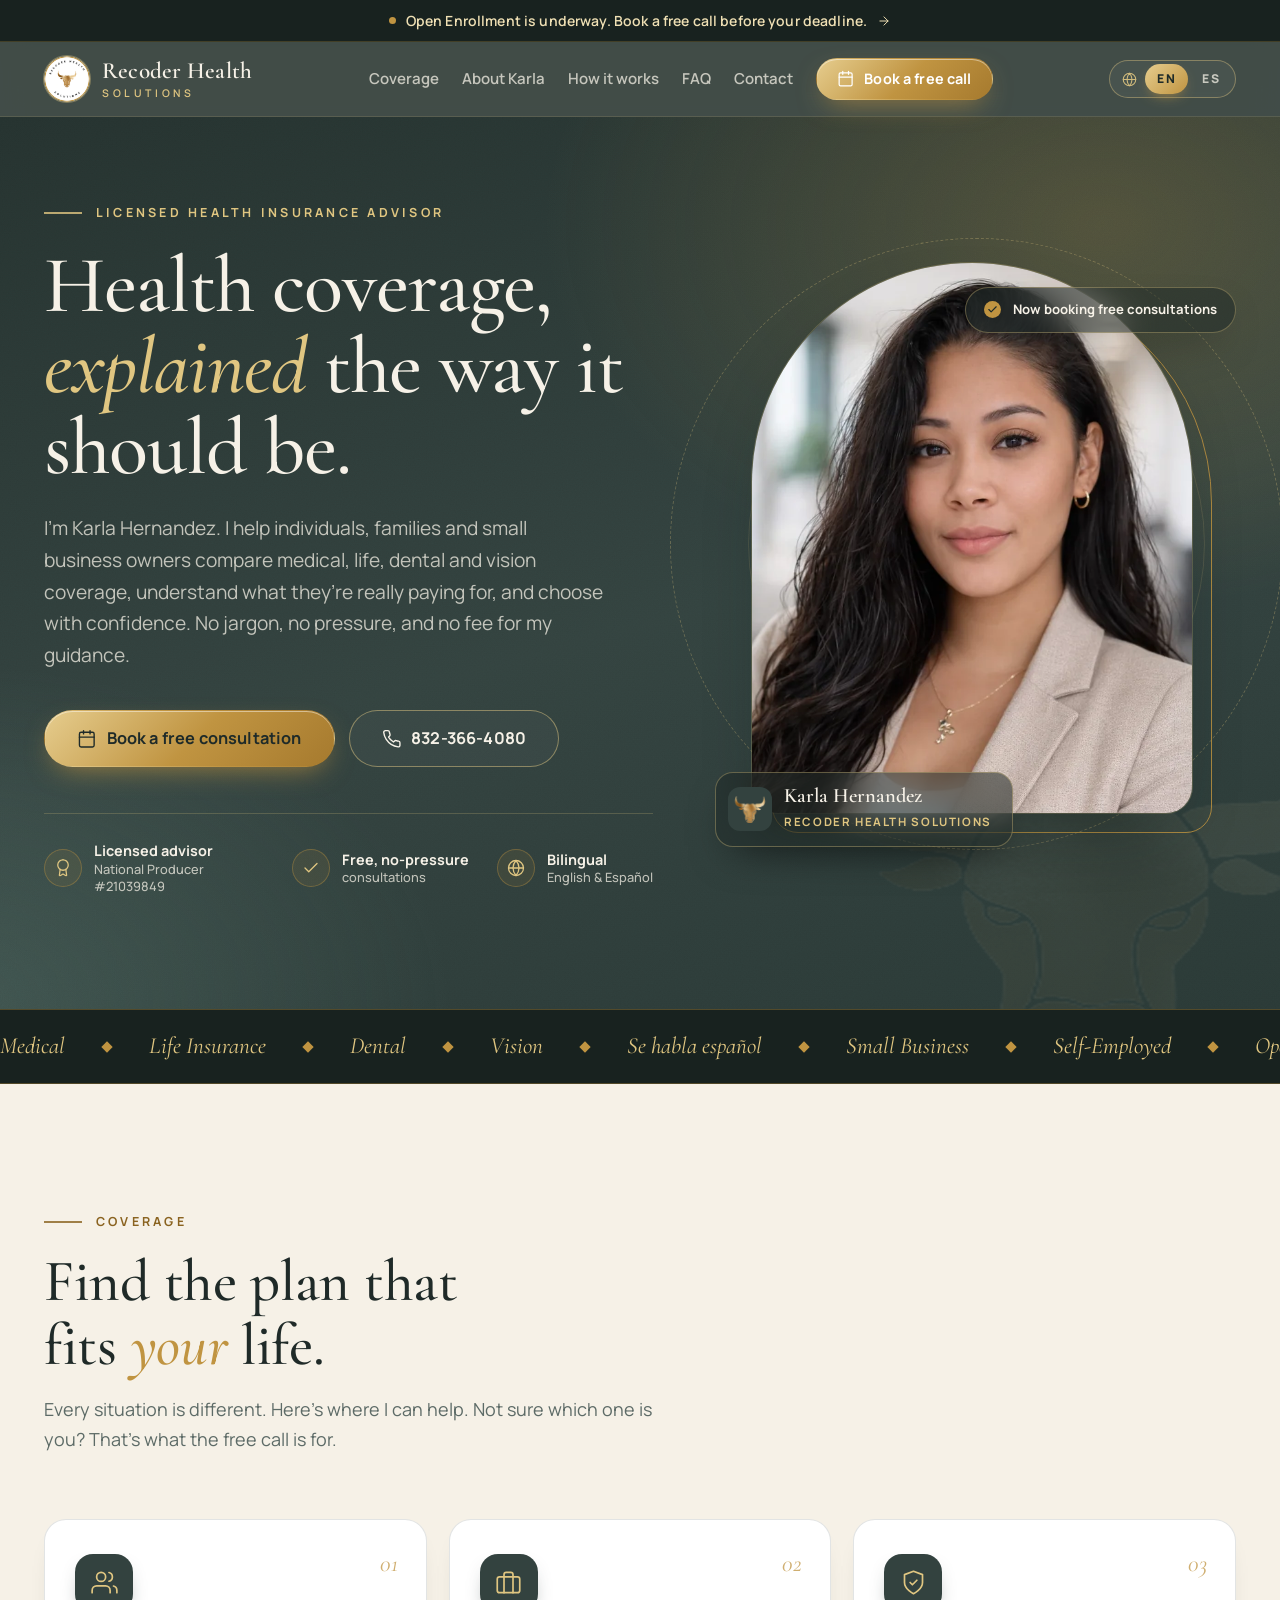
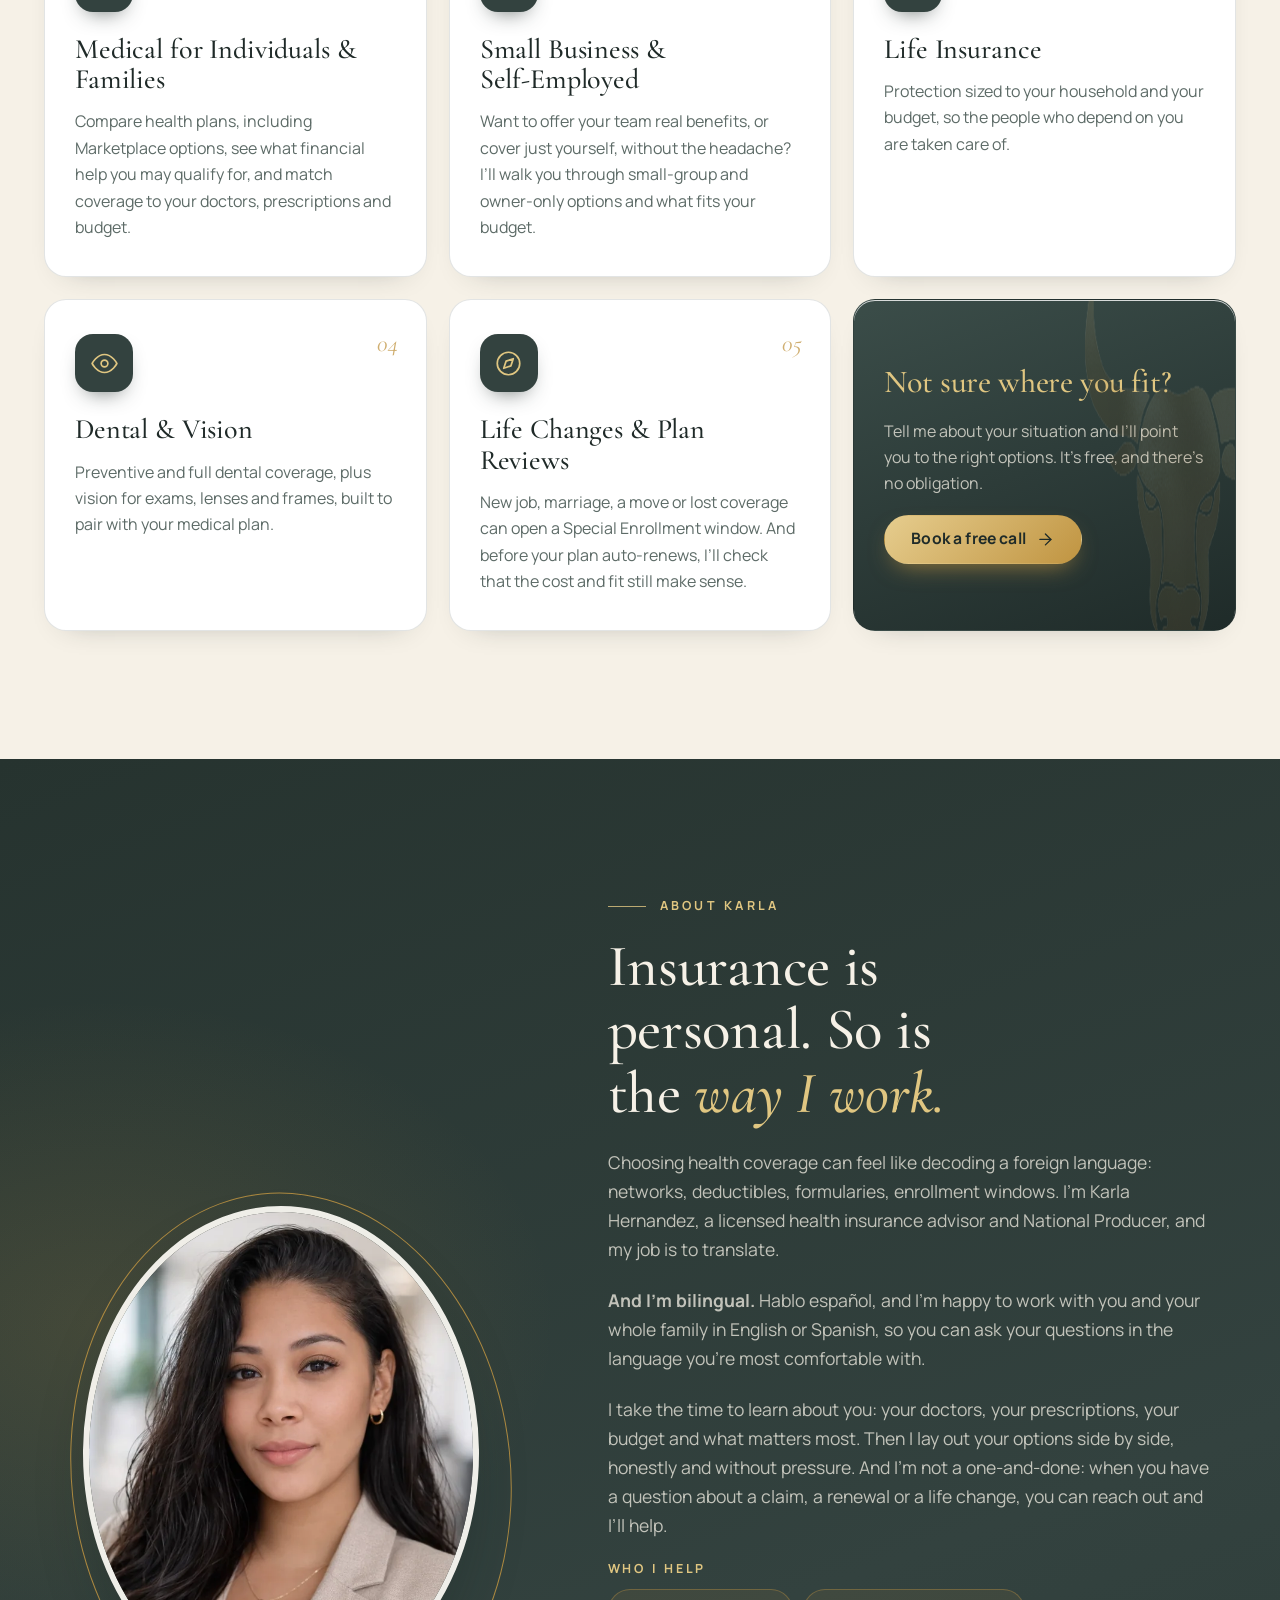
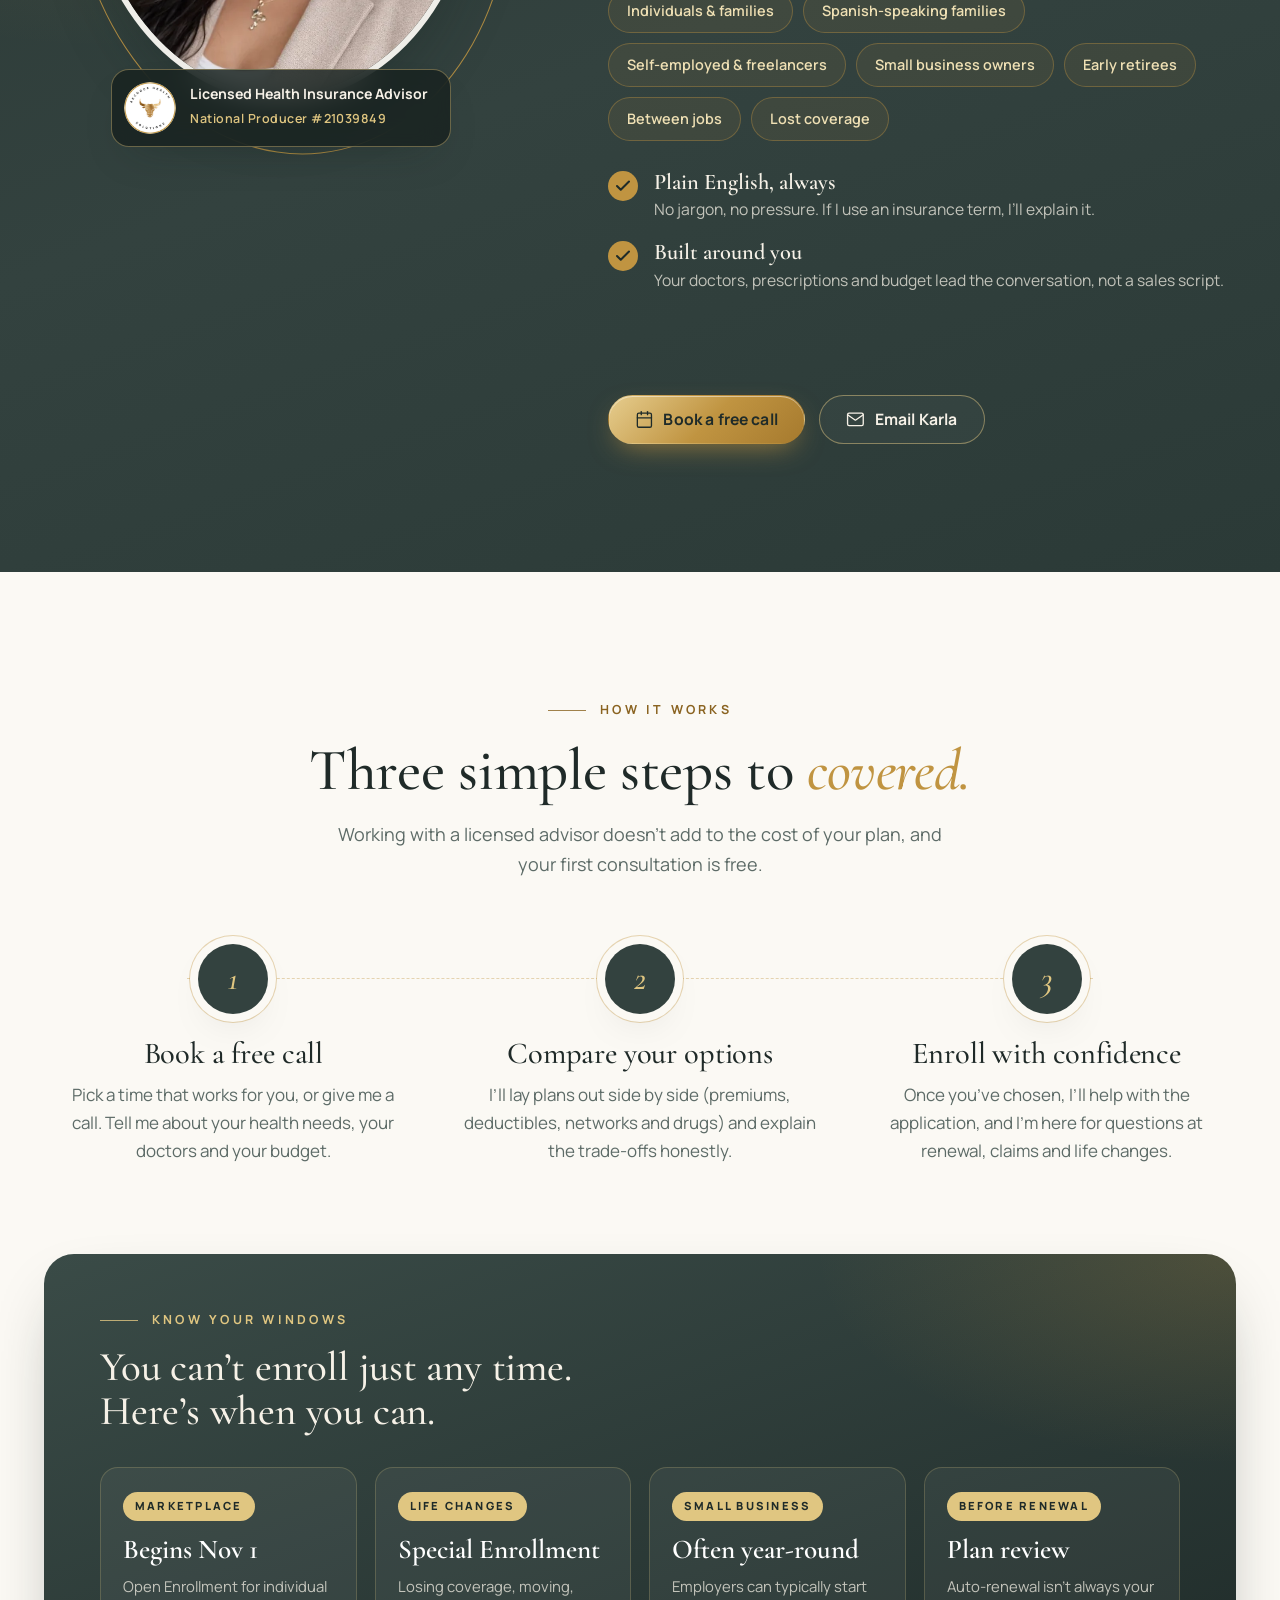
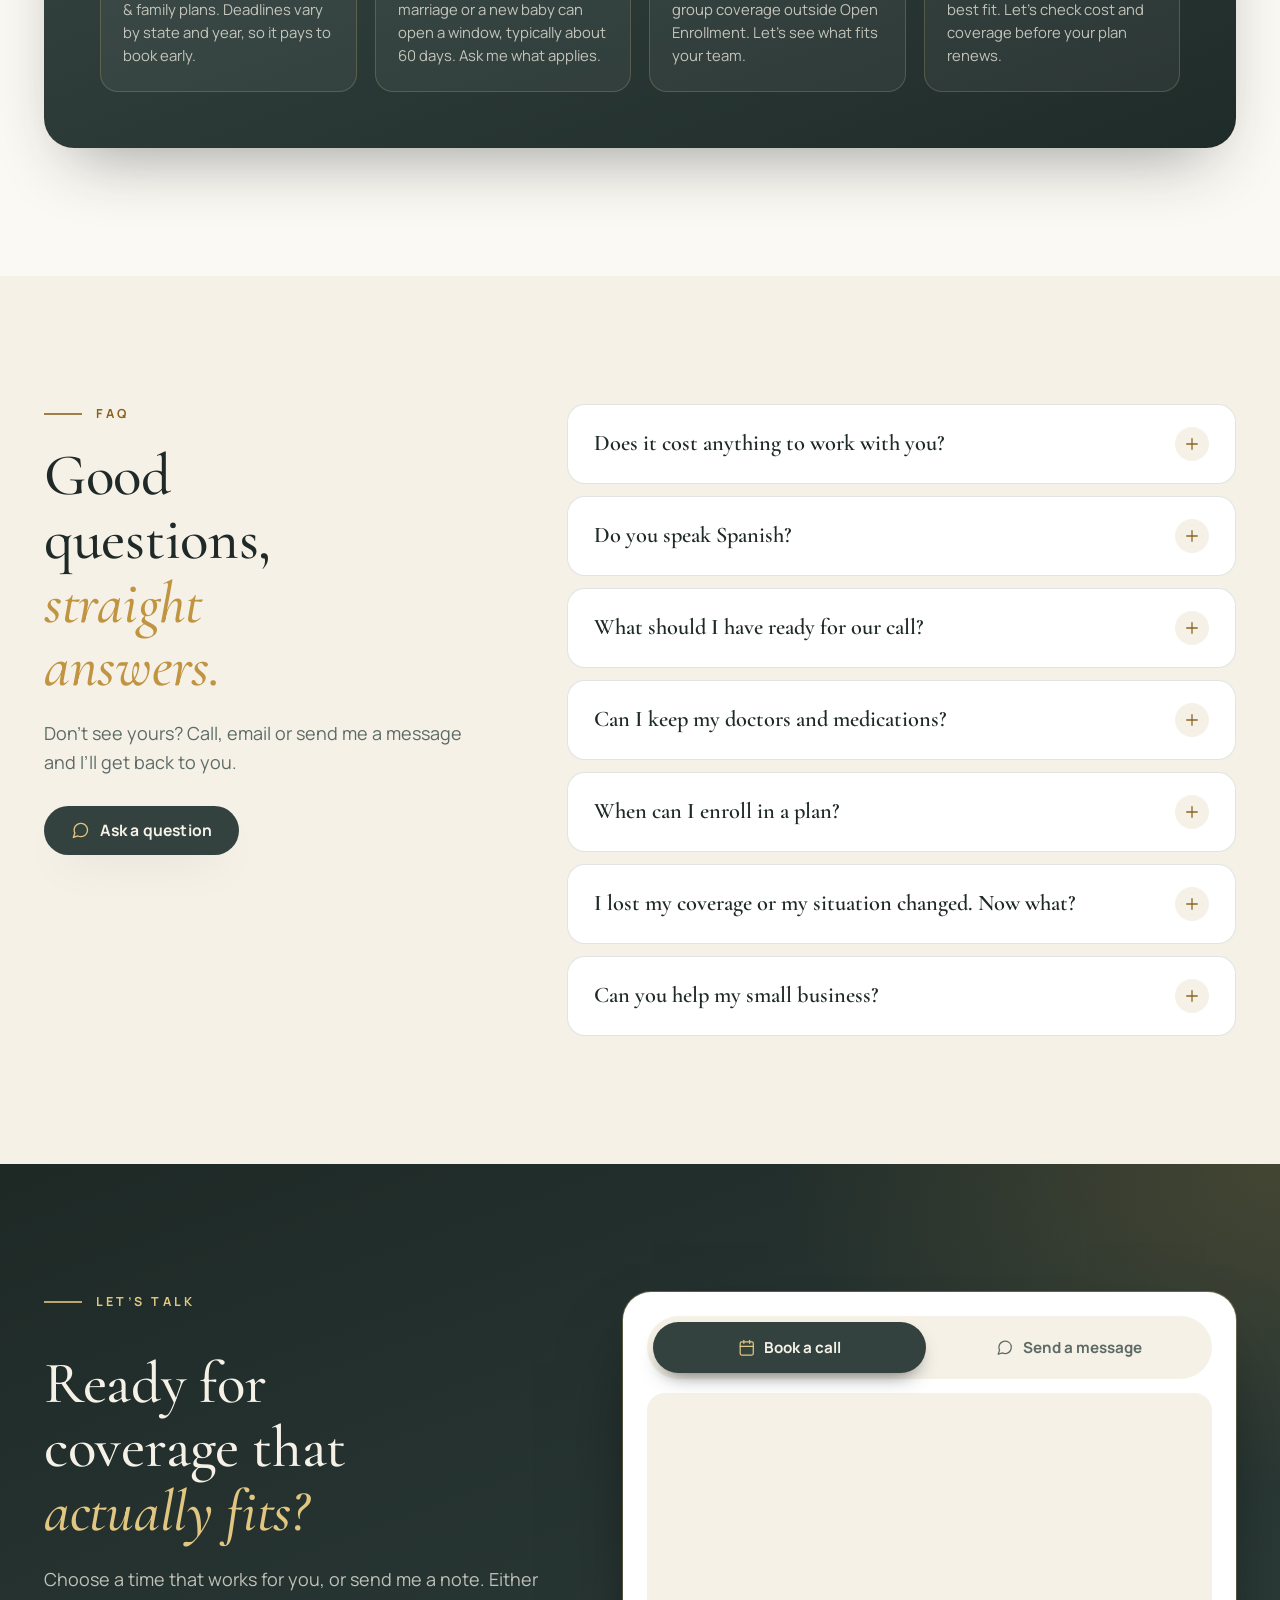
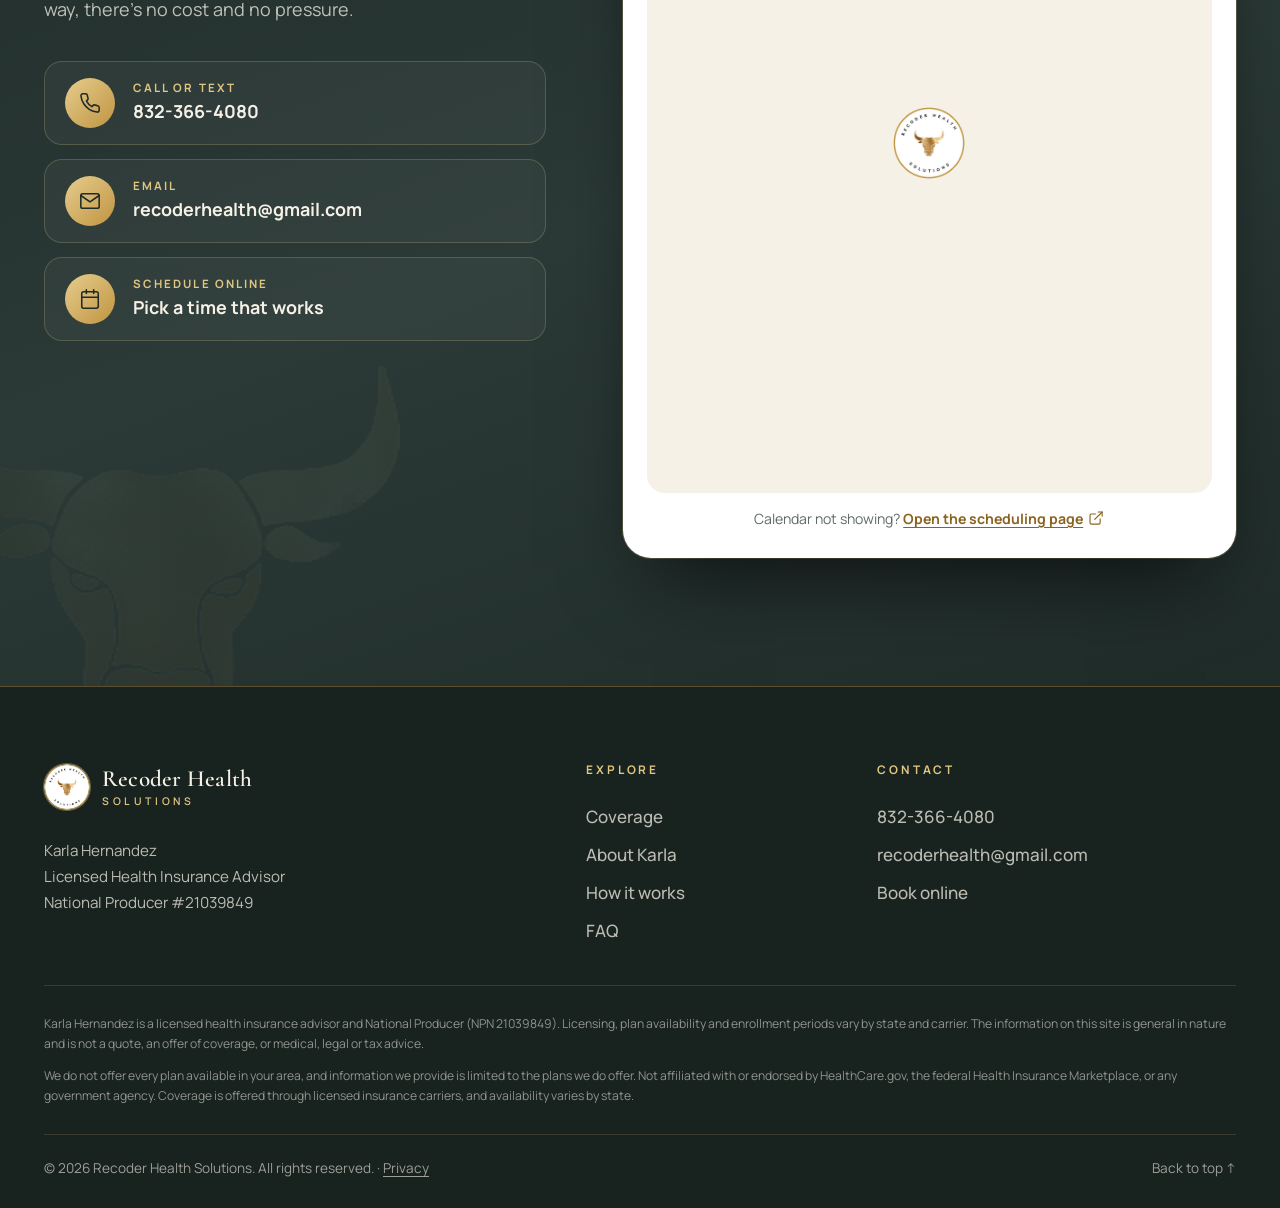
==== commit d330b741: "Add English/Español toggle and bilingual mentions Karla is bilingual: hero badge, About paragraph, F" ====
--- a/index.html
+++ b/index.html
@@ -3,23 +3,27 @@
 <head>
   <meta charset="utf-8">
   <meta name="viewport" content="width=device-width, initial-scale=1, viewport-fit=cover">
-  <title>Karla Hernandez | Licensed Health Insurance Advisor · Recoder Health Solutions</title>
-  <meta name="description" content="Karla Hernandez of Recoder Health Solutions is a licensed health insurance advisor helping individuals, families and small businesses compare medical, life, dental and vision coverage. Book a free consultation.">
+  <title data-es="Karla Hernandez | Asesora de Seguros de Salud con Licencia · Recoder Health Solutions">Karla Hernandez | Licensed Health Insurance Advisor · Recoder Health Solutions</title>
+  <meta name="description"
+        content="Karla Hernandez of Recoder Health Solutions is a bilingual (English and Spanish) licensed health insurance advisor helping individuals, families and small businesses compare medical, life, dental and vision coverage. Book a free consultation."
+        data-es-content="Karla Hernandez, de Recoder Health Solutions, es una asesora de seguros de salud bilingüe con licencia que ayuda a personas, familias y pequeños negocios a comparar seguros médicos, de vida, dentales y de la vista, en español o en inglés. Reserve una consulta gratis.">
   <meta name="theme-color" content="#33423f">
   <link rel="canonical" href="https://recoderhealthsolutions.com/">
 
   <!-- Social sharing -->
   <meta property="og:type" content="website">
   <meta property="og:site_name" content="Recoder Health Solutions">
-  <meta property="og:title" content="Karla Hernandez | Licensed Health Insurance Advisor">
-  <meta property="og:description" content="Health coverage, explained the way it should be. Book a free, no-pressure consultation with Karla at Recoder Health Solutions.">
+  <meta property="og:title" content="Karla Hernandez | Licensed Health Insurance Advisor · English &amp; Español">
+  <meta property="og:description" content="Health coverage, explained the way it should be, in English or Spanish. Book a free, no-pressure consultation with Karla at Recoder Health Solutions.">
   <meta property="og:url" content="https://recoderhealthsolutions.com/">
   <meta property="og:image" content="https://recoderhealthsolutions.com/assets/og-image.jpg">
   <meta property="og:image:width" content="1200">
   <meta property="og:image:height" content="630">
+  <meta property="og:locale" content="en_US">
+  <meta property="og:locale:alternate" content="es_US">
   <meta name="twitter:card" content="summary_large_image">
-  <meta name="twitter:title" content="Karla Hernandez | Licensed Health Insurance Advisor">
-  <meta name="twitter:description" content="Health coverage, explained the way it should be. Book a free consultation.">
+  <meta name="twitter:title" content="Karla Hernandez | Licensed Health Insurance Advisor · English &amp; Español">
+  <meta name="twitter:description" content="Health coverage, explained the way it should be, in English or Spanish. Book a free consultation.">
   <meta name="twitter:image" content="https://recoderhealthsolutions.com/assets/og-image.jpg">
 
   <!-- Icons -->
@@ -36,7 +40,7 @@
   <link rel="stylesheet" href="styles.css">
   <script>document.documentElement.classList.add('js');</script>
 
-  <!-- Structured data: helps Google understand who and what this site is -->
+  <!-- Structured data: helps Google understand who and what this site is (including that she is bilingual) -->
   <script type="application/ld+json">
   {
     "@context": "https://schema.org",
@@ -45,13 +49,22 @@
     "url": "https://recoderhealthsolutions.com/",
     "logo": "https://recoderhealthsolutions.com/assets/logo-medallion.png",
     "image": "https://recoderhealthsolutions.com/assets/og-image.jpg",
-    "description": "Licensed health insurance advisory: medical, life, dental and vision coverage for individuals, families and small businesses.",
+    "description": "Bilingual (English and Spanish) licensed health insurance advisory: medical, life, dental and vision coverage for individuals, families and small businesses.",
     "telephone": "+1-832-366-4080",
     "email": "recoderhealth@gmail.com",
+    "knowsLanguage": ["en", "es"],
+    "contactPoint": {
+      "@type": "ContactPoint",
+      "telephone": "+1-832-366-4080",
+      "email": "recoderhealth@gmail.com",
+      "contactType": "customer service",
+      "availableLanguage": ["English", "Spanish"]
+    },
     "founder": {
       "@type": "Person",
       "name": "Karla Hernandez",
       "jobTitle": "Licensed Health Insurance Advisor",
+      "knowsLanguage": ["en", "es"],
       "image": "https://recoderhealthsolutions.com/assets/karla.jpg"
     },
     "sameAs": ["https://calendly.com/recoderhealth"]
@@ -75,6 +88,7 @@
       <symbol id="i-compass" viewBox="0 0 24 24"><circle cx="12" cy="12" r="10"/><polygon points="16.24 7.76 14.12 14.12 7.76 16.24 9.88 9.88 16.24 7.76"/></symbol>
       <symbol id="i-heart" viewBox="0 0 24 24"><path d="M20.84 4.61a5.5 5.5 0 0 0-7.78 0L12 5.67l-1.06-1.06a5.5 5.5 0 0 0-7.78 7.78l1.06 1.06L12 21.23l7.78-7.78 1.06-1.06a5.5 5.5 0 0 0 0-7.78z"/></symbol>
       <symbol id="i-award" viewBox="0 0 24 24"><circle cx="12" cy="8" r="7"/><polyline points="8.21 13.89 7 23 12 20 17 23 15.79 13.88"/></symbol>
+      <symbol id="i-globe" viewBox="0 0 24 24"><circle cx="12" cy="12" r="10"/><line x1="2" y1="12" x2="22" y2="12"/><path d="M12 2a15.3 15.3 0 0 1 4 10 15.3 15.3 0 0 1-4 10 15.3 15.3 0 0 1-4-10 15.3 15.3 0 0 1 4-10z"/></symbol>
       <symbol id="i-message" viewBox="0 0 24 24"><path d="M21 11.5a8.38 8.38 0 0 1-.9 3.8 8.5 8.5 0 0 1-7.6 4.7 8.38 8.38 0 0 1-3.8-.9L3 21l1.9-5.7a8.38 8.38 0 0 1-.9-3.8 8.5 8.5 0 0 1 4.7-7.6 8.38 8.38 0 0 1 3.8-.9h.5a8.48 8.48 0 0 1 8 8v.5z"/></symbol>
       <symbol id="i-external" viewBox="0 0 24 24"><path d="M18 13v6a2 2 0 0 1-2 2H5a2 2 0 0 1-2-2V8a2 2 0 0 1 2-2h6"/><polyline points="15 3 21 3 21 9"/><line x1="10" y1="14" x2="21" y2="3"/></symbol>
       <symbol id="i-plus" viewBox="0 0 24 24"><line x1="12" y1="5" x2="12" y2="19"/><line x1="5" y1="12" x2="19" y2="12"/></symbol>
@@ -83,9 +97,14 @@
     </defs>
   </svg>
 
-  <a class="skip-link" href="#main">Skip to content</a>
-
-  <!-- Seasonal announcement (text is swapped by script.js depending on the date) -->
+  <!--
+    TRANSLATIONS: every  data-es="..."  attribute holds the Spanish for that element (see lang.js).
+    Edit the English between the tags and the Spanish in data-es side by side.
+  -->
+
+  <a class="skip-link" href="#main" data-es="Saltar al contenido">Skip to content</a>
+
+  <!-- Seasonal announcement (text is swapped by script.js depending on the date and language) -->
   <div class="announce" id="announce">
     <a href="#contact" data-tab="schedule">
       <span class="announce-dot" aria-hidden="true"></span>
@@ -96,7 +115,7 @@
 
   <header class="site-header" id="top">
     <div class="wrap header-inner">
-      <a class="brand" href="#home" aria-label="Recoder Health Solutions, home">
+      <a class="brand" href="#home" aria-label="Recoder Health Solutions, home" data-es-aria-label="Recoder Health Solutions, inicio">
         <img src="assets/logo-medallion-sm.png" alt="" width="46" height="46">
         <span class="brand-text">
           <span class="brand-name">Recoder Health</span>
@@ -104,21 +123,28 @@
         </span>
       </a>
 
-      <nav class="nav" id="nav" aria-label="Primary">
-        <a href="#services">Coverage</a>
-        <a href="#about">About Karla</a>
-        <a href="#process">How it works</a>
-        <a href="#faq">FAQ</a>
-        <a href="#contact">Contact</a>
+      <nav class="nav" id="nav" aria-label="Primary" data-es-aria-label="Principal">
+        <a href="#services" data-es="Cobertura">Coverage</a>
+        <a href="#about" data-es="Sobre Karla">About Karla</a>
+        <a href="#process" data-es="Cómo funciona">How it works</a>
+        <a href="#faq" data-es="Preguntas">FAQ</a>
+        <a href="#contact" data-es="Contacto">Contact</a>
         <a class="btn btn-gold btn-sm nav-cta" href="#contact" data-tab="schedule">
-          <svg class="ico" aria-hidden="true"><use href="#i-calendar"/></svg> Book a free call
+          <svg class="ico" aria-hidden="true"><use href="#i-calendar"/></svg> <span data-es="Llamada gratis">Book a free call</span>
         </a>
       </nav>
 
-      <button class="nav-toggle" id="navToggle" aria-label="Open menu" aria-expanded="false" aria-controls="nav">
-        <svg class="ico ico-menu" aria-hidden="true"><use href="#i-menu"/></svg>
-        <svg class="ico ico-close" aria-hidden="true"><use href="#i-close"/></svg>
-      </button>
+      <div class="header-actions">
+        <div class="lang-toggle" role="group" aria-label="Language / Idioma">
+          <svg class="ico lang-ico" aria-hidden="true"><use href="#i-globe"/></svg>
+          <button type="button" data-lang-btn="en" lang="en" aria-label="English" aria-pressed="true">EN</button>
+          <button type="button" data-lang-btn="es" lang="es" aria-label="Español" aria-pressed="false">ES</button>
+        </div>
+        <button class="nav-toggle" id="navToggle" aria-label="Open menu" aria-expanded="false" aria-controls="nav">
+          <svg class="ico ico-menu" aria-hidden="true"><use href="#i-menu"/></svg>
+          <svg class="ico ico-close" aria-hidden="true"><use href="#i-close"/></svg>
+        </button>
+      </div>
     </div>
   </header>
 
@@ -129,9 +155,9 @@
       <img class="hero-bull" src="assets/bull.png" alt="" aria-hidden="true" width="436" height="384">
       <div class="wrap hero-grid">
         <div class="hero-copy">
-          <p class="eyebrow rise" style="--d:.05s"><span class="eyebrow-line"></span>Licensed Health Insurance Advisor</p>
-          <h1 class="rise" style="--d:.15s">Health coverage, <em>explained</em> the way it should be.</h1>
-          <p class="lede rise" style="--d:.3s">
+          <p class="eyebrow rise" style="--d:.05s"><span class="eyebrow-line"></span><span data-es="Asesora de Seguros de Salud con Licencia">Licensed Health Insurance Advisor</span></p>
+          <h1 class="rise" style="--d:.15s" data-es="Cobertura de salud, <em>explicada</em> como debe ser.">Health coverage, <em>explained</em> the way it should be.</h1>
+          <p class="lede rise" style="--d:.3s" data-es="Soy Karla Hernandez. Ayudo a personas, familias y dueños de pequeños negocios a comparar seguros médicos, de vida, dentales y de la vista, a entender qué están pagando realmente y a elegir con confianza. Sin jerga, sin presión y sin cobrar por mi asesoría.">
             I’m Karla Hernandez. I help individuals, families and small business owners compare medical,
             life, dental and vision coverage, understand what they’re really paying for, and choose with
             confidence. No jargon, no pressure, and no fee for my guidance.
@@ -139,7 +165,7 @@
           <div class="hero-actions rise" style="--d:.42s">
             <a class="btn btn-gold btn-lg" href="#contact" data-tab="schedule">
               <svg class="ico" aria-hidden="true"><use href="#i-calendar"/></svg>
-              Book a free consultation
+              <span data-es="Reserve su consulta gratis">Book a free consultation</span>
             </a>
             <a class="btn btn-ghost btn-lg" href="tel:+18323664080">
               <svg class="ico" aria-hidden="true"><use href="#i-phone"/></svg>
@@ -147,9 +173,9 @@
             </a>
           </div>
           <ul class="trust rise" style="--d:.56s">
-            <li><svg class="ico" aria-hidden="true"><use href="#i-award"/></svg><span>Licensed advisor<small>National Producer #21039849</small></span></li>
-            <li><svg class="ico" aria-hidden="true"><use href="#i-check"/></svg><span>Free, no-pressure<small>consultations</small></span></li>
-            <li><svg class="ico" aria-hidden="true"><use href="#i-heart"/></svg><span>Support after<small>you enroll</small></span></li>
+            <li><svg class="ico" aria-hidden="true"><use href="#i-award"/></svg><span><span data-es="Asesora con licencia">Licensed advisor</span><small data-es="Productora Nacional n.º 21039849">National Producer #21039849</small></span></li>
+            <li><svg class="ico" aria-hidden="true"><use href="#i-check"/></svg><span><span data-es="Consultas gratis">Free, no-pressure</span><small data-es="y sin presión">consultations</small></span></li>
+            <li><svg class="ico" aria-hidden="true"><use href="#i-globe"/></svg><span><span data-es="Bilingüe">Bilingual</span><small data-es="Inglés y español">English &amp; Español</small></span></li>
           </ul>
         </div>
 
@@ -163,6 +189,7 @@
               sizes="(max-width: 900px) 78vw, 460px"
               width="1024" height="1536"
               alt="Karla Hernandez, licensed health insurance advisor, smiling in a cream blazer"
+              data-es-alt="Karla Hernandez, asesora de seguros de salud con licencia, sonriendo con un blazer color crema"
               fetchpriority="high">
           </figure>
           <div class="glass glass-name" data-depth="-14">
@@ -174,7 +201,7 @@
           </div>
           <div class="glass glass-chip" data-depth="-22">
             <svg class="ico" aria-hidden="true"><use href="#i-check"/></svg>
-            Now booking free consultations
+            <span data-es="Ya puede reservar su consulta gratis">Now booking free consultations</span>
           </div>
         </div>
       </div>
@@ -183,22 +210,24 @@
     <!-- ============================ MARQUEE ============================ -->
     <div class="marquee" aria-hidden="true">
       <div class="marquee-track">
-        <span>Medical</span><i></i>
-        <span>Life Insurance</span><i></i>
-        <span>Dental</span><i></i>
-        <span>Vision</span><i></i>
-        <span>Small Business</span><i></i>
-        <span>Self-Employed</span><i></i>
-        <span>Open Enrollment</span><i></i>
-        <span>Special Enrollment</span><i></i>
-        <span>Medical</span><i></i>
-        <span>Life Insurance</span><i></i>
-        <span>Dental</span><i></i>
-        <span>Vision</span><i></i>
-        <span>Small Business</span><i></i>
-        <span>Self-Employed</span><i></i>
-        <span>Open Enrollment</span><i></i>
-        <span>Special Enrollment</span><i></i>
+        <span data-es="Seguro Médico">Medical</span><i></i>
+        <span data-es="Seguro de Vida">Life Insurance</span><i></i>
+        <span data-es="Dental">Dental</span><i></i>
+        <span data-es="Visión">Vision</span><i></i>
+        <span lang="es">Se habla español</span><i></i>
+        <span data-es="Pequeños Negocios">Small Business</span><i></i>
+        <span data-es="Trabajadores Independientes">Self-Employed</span><i></i>
+        <span data-es="Inscripción Abierta">Open Enrollment</span><i></i>
+        <span data-es="Inscripción Especial">Special Enrollment</span><i></i>
+        <span data-es="Seguro Médico">Medical</span><i></i>
+        <span data-es="Seguro de Vida">Life Insurance</span><i></i>
+        <span data-es="Dental">Dental</span><i></i>
+        <span data-es="Visión">Vision</span><i></i>
+        <span lang="es">Se habla español</span><i></i>
+        <span data-es="Pequeños Negocios">Small Business</span><i></i>
+        <span data-es="Trabajadores Independientes">Self-Employed</span><i></i>
+        <span data-es="Inscripción Abierta">Open Enrollment</span><i></i>
+        <span data-es="Inscripción Especial">Special Enrollment</span><i></i>
       </div>
     </div>
 
@@ -206,47 +235,47 @@
     <section class="section section-cream" id="services">
       <div class="wrap">
         <header class="section-head reveal">
-          <p class="eyebrow eyebrow-dark"><span class="eyebrow-line"></span>Coverage</p>
-          <h2>Find the plan that fits <em>your</em> life.</h2>
-          <p class="section-lede">Every situation is different. Here’s where I can help. Not sure which one is you? That’s what the free call is for.</p>
+          <p class="eyebrow eyebrow-dark"><span class="eyebrow-line"></span><span data-es="Cobertura">Coverage</span></p>
+          <h2 data-es="Encuentre el plan que se ajusta a <em>su</em> vida.">Find the plan that fits <em>your</em> life.</h2>
+          <p class="section-lede" data-es="Cada situación es diferente. Aquí es donde puedo ayudarle. ¿No sabe cuál es la suya? Para eso es la llamada gratis.">Every situation is different. Here’s where I can help. Not sure which one is you? That’s what the free call is for.</p>
         </header>
 
         <div class="cards" data-stagger>
           <article class="card reveal">
             <span class="card-num">01</span>
             <span class="card-icon"><svg class="ico" aria-hidden="true"><use href="#i-users"/></svg></span>
-            <h3>Medical for Individuals &amp; Families</h3>
-            <p>Compare health plans, including Marketplace options, see what financial help you may qualify for, and match coverage to your doctors, prescriptions and budget.</p>
+            <h3 data-es="Seguro Médico para Individuos y Familias">Medical for Individuals &amp; Families</h3>
+            <p data-es="Compare planes de salud, incluyendo opciones del Mercado de Seguros Médicos (Marketplace), vea para qué ayuda financiera podría calificar y elija una cobertura que se ajuste a sus médicos, medicamentos y presupuesto.">Compare health plans, including Marketplace options, see what financial help you may qualify for, and match coverage to your doctors, prescriptions and budget.</p>
           </article>
           <article class="card reveal">
             <span class="card-num">02</span>
             <span class="card-icon"><svg class="ico" aria-hidden="true"><use href="#i-briefcase"/></svg></span>
-            <h3>Small Business &amp; Self&#8209;Employed</h3>
-            <p>Want to offer your team real benefits, or cover just yourself, without the headache? I’ll walk you through small-group and owner-only options and what fits your budget.</p>
+            <h3 data-es="Pequeños Negocios y Trabajadores Independientes">Small Business &amp; Self&#8209;Employed</h3>
+            <p data-es="¿Quiere ofrecer beneficios reales a su equipo, o cubrirse solo usted, sin complicaciones? Le explicaré las opciones para grupos pequeños y para dueños sin empleados, y cuál se ajusta a su presupuesto.">Want to offer your team real benefits, or cover just yourself, without the headache? I’ll walk you through small-group and owner-only options and what fits your budget.</p>
           </article>
           <article class="card reveal">
             <span class="card-num">03</span>
             <span class="card-icon"><svg class="ico" aria-hidden="true"><use href="#i-shield"/></svg></span>
-            <h3>Life Insurance</h3>
-            <p>Protection sized to your household and your budget, so the people who depend on you are taken care of.</p>
+            <h3 data-es="Seguro de Vida">Life Insurance</h3>
+            <p data-es="Protección a la medida de su hogar y de su presupuesto, para que las personas que dependen de usted estén cuidadas.">Protection sized to your household and your budget, so the people who depend on you are taken care of.</p>
           </article>
           <article class="card reveal">
             <span class="card-num">04</span>
             <span class="card-icon"><svg class="ico" aria-hidden="true"><use href="#i-eye"/></svg></span>
-            <h3>Dental &amp; Vision</h3>
-            <p>Preventive and full dental coverage, plus vision for exams, lenses and frames, built to pair with your medical plan.</p>
+            <h3 data-es="Dental y Visión">Dental &amp; Vision</h3>
+            <p data-es="Cobertura dental preventiva y completa, además de visión para exámenes, lentes y armazones, diseñada para combinar con su plan médico.">Preventive and full dental coverage, plus vision for exams, lenses and frames, built to pair with your medical plan.</p>
           </article>
           <article class="card reveal">
             <span class="card-num">05</span>
             <span class="card-icon"><svg class="ico" aria-hidden="true"><use href="#i-compass"/></svg></span>
-            <h3>Life Changes &amp; Plan Reviews</h3>
-            <p>New job, marriage, a move or lost coverage can open a Special Enrollment window. And before your plan auto-renews, I’ll check that the cost and fit still make sense.</p>
+            <h3 data-es="Cambios de Vida y Revisión de Plan">Life Changes &amp; Plan Reviews</h3>
+            <p data-es="Un nuevo empleo, un matrimonio, una mudanza o la pérdida de su cobertura pueden abrir un Período Especial de Inscripción. Y antes de que su plan se renueve automáticamente, revisaré que el costo y la cobertura todavía le convengan.">New job, marriage, a move or lost coverage can open a Special Enrollment window. And before your plan auto-renews, I’ll check that the cost and fit still make sense.</p>
           </article>
           <article class="card card-cta reveal">
             <img class="card-cta-bull" src="assets/bull.png" alt="" aria-hidden="true" width="436" height="384" loading="lazy">
-            <h3>Not sure where you fit?</h3>
-            <p>Tell me about your situation and I’ll point you to the right options. It’s free, and there’s no obligation.</p>
-            <a class="btn btn-dark" href="#contact" data-tab="schedule">Book a free call <svg class="ico" aria-hidden="true"><use href="#i-arrow"/></svg></a>
+            <h3 data-es="¿No sabe dónde encaja?">Not sure where you fit?</h3>
+            <p data-es="Cuénteme su situación y le indicaré las mejores opciones. Es gratis y sin compromiso.">Tell me about your situation and I’ll point you to the right options. It’s free, and there’s no obligation.</p>
+            <a class="btn btn-dark" href="#contact" data-tab="schedule"><span data-es="Reserve una llamada gratis">Book a free call</span> <svg class="ico" aria-hidden="true"><use href="#i-arrow"/></svg></a>
           </article>
         </div>
       </div>
@@ -264,13 +293,14 @@
                 srcset="assets/karla-640.webp 640w, assets/karla-1000.webp 1000w"
                 sizes="(max-width: 900px) 70vw, 420px"
                 width="1024" height="1536" loading="lazy"
-                alt="Portrait of Karla Hernandez">
+                alt="Portrait of Karla Hernandez"
+                data-es-alt="Retrato de Karla Hernandez">
             </figure>
             <div class="badge-card">
               <img src="assets/logo-medallion-sm.png" alt="" width="64" height="64" loading="lazy">
               <div>
-                <strong>Licensed Health Insurance Advisor</strong>
-                <span>National Producer #21039849</span>
+                <strong data-es="Asesora de Seguros de Salud con Licencia">Licensed Health Insurance Advisor</strong>
+                <span data-es="Productora Nacional n.º 21039849">National Producer #21039849</span>
               </div>
             </div>
           </div>
@@ -278,34 +308,36 @@
 
         <div class="about-copy">
           <header class="reveal">
-            <p class="eyebrow"><span class="eyebrow-line"></span>About Karla</p>
-            <h2>Insurance is personal. So is the <em>way I work.</em></h2>
+            <p class="eyebrow"><span class="eyebrow-line"></span><span data-es="Sobre Karla">About Karla</span></p>
+            <h2 data-es="Los seguros son personales. Mi <em>forma de trabajar</em> también.">Insurance is personal. So is the <em>way I work.</em></h2>
           </header>
           <!-- DRAFT COPY: Karla, edit this to your own words (or paste in the version you wrote earlier). -->
-          <p class="reveal">Choosing health coverage can feel like decoding a foreign language: networks, deductibles, formularies, enrollment windows. I’m Karla Hernandez, a licensed health insurance advisor and National Producer, and my job is to translate.</p>
-          <p class="reveal">I take the time to learn about you: your doctors, your prescriptions, your budget and what matters most. Then I lay out your options side by side, honestly and without pressure. And I’m not a one-and-done: when you have a question about a claim, a renewal or a life change, you can reach out and I’ll help.</p>
+          <p class="reveal" data-es="Elegir una cobertura de salud puede sentirse como descifrar otro idioma: redes de proveedores, deducibles, listas de medicamentos, períodos de inscripción. Soy Karla Hernandez, asesora de seguros de salud con licencia y Productora Nacional, y mi trabajo es traducirlo todo.">Choosing health coverage can feel like decoding a foreign language: networks, deductibles, formularies, enrollment windows. I’m Karla Hernandez, a licensed health insurance advisor and National Producer, and my job is to translate.</p>
+          <p class="reveal about-lang" data-es="<strong>Y soy bilingüe.</strong> Con gusto trabajaré con usted y con toda su familia en español o en inglés, para que pueda hacer sus preguntas en el idioma con el que se sienta más cómodo."><strong>And I’m bilingual.</strong> <span lang="es">Hablo español</span>, and I’m happy to work with you and your whole family in English or Spanish, so you can ask your questions in the language you’re most comfortable with.</p>
+          <p class="reveal" data-es="Me tomo el tiempo de conocerle: sus médicos, sus medicamentos, su presupuesto y lo que más le importa. Luego le presento sus opciones lado a lado, con honestidad y sin presión. Y no desaparezco después de inscribirle: si tiene una pregunta sobre un reclamo, una renovación o un cambio en su vida, puede comunicarse conmigo y le ayudaré.">I take the time to learn about you: your doctors, your prescriptions, your budget and what matters most. Then I lay out your options side by side, honestly and without pressure. And I’m not a one-and-done: when you have a question about a claim, a renewal or a life change, you can reach out and I’ll help.</p>
 
           <div class="reveal">
-            <h3 class="mini-title">Who I help</h3>
+            <h3 class="mini-title" data-es="Con quién trabajo">Who I help</h3>
             <ul class="chips">
-              <li>Individuals &amp; families</li>
-              <li>Self-employed &amp; freelancers</li>
-              <li>Small business owners</li>
-              <li>Early retirees</li>
-              <li>Between jobs</li>
-              <li>Lost coverage</li>
+              <li data-es="Individuos y familias">Individuals &amp; families</li>
+              <li data-es="Familias de habla hispana">Spanish-speaking families</li>
+              <li data-es="Trabajadores independientes">Self-employed &amp; freelancers</li>
+              <li data-es="Dueños de pequeños negocios">Small business owners</li>
+              <li data-es="Personas que se jubilan antes">Early retirees</li>
+              <li data-es="Entre empleos">Between jobs</li>
+              <li data-es="Cobertura perdida">Lost coverage</li>
             </ul>
           </div>
 
           <ul class="values" data-stagger>
-            <li class="reveal"><svg class="ico" aria-hidden="true"><use href="#i-check"/></svg><div><strong>Plain English, always</strong><span>No jargon, no pressure. If I use an insurance term, I’ll explain it.</span></div></li>
-            <li class="reveal"><svg class="ico" aria-hidden="true"><use href="#i-check"/></svg><div><strong>Built around you</strong><span>Your doctors, prescriptions and budget lead the conversation, not a sales script.</span></div></li>
-            <li class="reveal"><svg class="ico" aria-hidden="true"><use href="#i-check"/></svg><div><strong>Here after you enroll</strong><span>Questions about a claim, renewal or life change? Reach out and I’ll help.</span></div></li>
+            <li class="reveal"><svg class="ico" aria-hidden="true"><use href="#i-check"/></svg><div><strong data-es="Lenguaje claro, siempre">Plain English, always</strong><span data-es="Sin jerga y sin presión. Si uso un término de seguros, se lo explicaré.">No jargon, no pressure. If I use an insurance term, I’ll explain it.</span></div></li>
+            <li class="reveal"><svg class="ico" aria-hidden="true"><use href="#i-check"/></svg><div><strong data-es="Pensado para usted">Built around you</strong><span data-es="Sus médicos, medicamentos y presupuesto guían la conversación, no un guion de ventas.">Your doctors, prescriptions and budget lead the conversation, not a sales script.</span></div></li>
+            <li class="reveal"><svg class="ico" aria-hidden="true"><use href="#i-check"/></svg><div><strong data-es="Aquí después de inscribirse">Here after you enroll</strong><span data-es="¿Preguntas sobre un reclamo, una renovación o un cambio en su vida? Comuníquese y le ayudaré.">Questions about a claim, renewal or life change? Reach out and I’ll help.</span></div></li>
           </ul>
 
           <div class="about-actions reveal">
-            <a class="btn btn-gold" href="#contact" data-tab="schedule"><svg class="ico" aria-hidden="true"><use href="#i-calendar"/></svg> Book a free call</a>
-            <a class="btn btn-ghost" href="mailto:recoderhealth@gmail.com"><svg class="ico" aria-hidden="true"><use href="#i-mail"/></svg> Email Karla</a>
+            <a class="btn btn-gold" href="#contact" data-tab="schedule"><svg class="ico" aria-hidden="true"><use href="#i-calendar"/></svg> <span data-es="Reserve una llamada gratis">Book a free call</span></a>
+            <a class="btn btn-ghost" href="mailto:recoderhealth@gmail.com"><svg class="ico" aria-hidden="true"><use href="#i-mail"/></svg> <span data-es="Escríbale a Karla">Email Karla</span></a>
           </div>
         </div>
       </div>
@@ -315,54 +347,54 @@
     <section class="section section-ivory" id="process">
       <div class="wrap">
         <header class="section-head center reveal">
-          <p class="eyebrow eyebrow-dark"><span class="eyebrow-line"></span>How it works</p>
-          <h2>Three simple steps to <em>covered.</em></h2>
-          <p class="section-lede">Working with a licensed advisor doesn’t add to the cost of your plan, and your first consultation is free.</p>
+          <p class="eyebrow eyebrow-dark"><span class="eyebrow-line"></span><span data-es="Cómo funciona">How it works</span></p>
+          <h2 data-es="Tres sencillos pasos para <em>quedar cubierto.</em>">Three simple steps to <em>covered.</em></h2>
+          <p class="section-lede" data-es="Trabajar con una asesora con licencia no aumenta el costo de su plan, y su primera consulta es gratis.">Working with a licensed advisor doesn’t add to the cost of your plan, and your first consultation is free.</p>
         </header>
 
         <ol class="steps" data-stagger>
           <li class="step reveal">
             <span class="step-num">1</span>
-            <h3>Book a free call</h3>
-            <p>Pick a time that works for you, or give me a call. Tell me about your health needs, your doctors and your budget.</p>
+            <h3 data-es="Reserve una llamada gratis">Book a free call</h3>
+            <p data-es="Elija la hora que le convenga, o llámeme. Cuénteme sobre sus necesidades de salud, sus médicos y su presupuesto.">Pick a time that works for you, or give me a call. Tell me about your health needs, your doctors and your budget.</p>
           </li>
           <li class="step reveal">
             <span class="step-num">2</span>
-            <h3>Compare your options</h3>
-            <p>I’ll lay plans out side by side (premiums, deductibles, networks and drugs) and explain the trade-offs honestly.</p>
+            <h3 data-es="Compare sus opciones">Compare your options</h3>
+            <p data-es="Le mostraré los planes lado a lado (primas, deducibles, redes de proveedores y medicamentos) y le explicaré con honestidad las ventajas y desventajas.">I’ll lay plans out side by side (premiums, deductibles, networks and drugs) and explain the trade-offs honestly.</p>
           </li>
           <li class="step reveal">
             <span class="step-num">3</span>
-            <h3>Enroll with confidence</h3>
-            <p>Once you’ve chosen, I’ll help with the application, and I’m here for questions at renewal, claims and life changes.</p>
+            <h3 data-es="Inscríbase con confianza">Enroll with confidence</h3>
+            <p data-es="Cuando haya elegido, le ayudaré con la solicitud, y estaré disponible para preguntas sobre renovaciones, reclamos y cambios en su vida.">Once you’ve chosen, I’ll help with the application, and I’m here for questions at renewal, claims and life changes.</p>
           </li>
         </ol>
 
         <div class="windows reveal">
           <div class="windows-head">
-            <p class="eyebrow"><span class="eyebrow-line"></span>Know your windows</p>
-            <h3>You can’t enroll just any time. Here’s when you can.</h3>
+            <p class="eyebrow"><span class="eyebrow-line"></span><span data-es="Conozca sus fechas">Know your windows</span></p>
+            <h3 data-es="No puede inscribirse en cualquier momento. Aquí le explico cuándo sí.">You can’t enroll just any time. Here’s when you can.</h3>
           </div>
           <div class="windows-grid">
             <div class="window">
               <span class="window-tag">Marketplace</span>
-              <strong>Begins Nov 1</strong>
-              <p>Open Enrollment for individual &amp; family plans. Deadlines vary by state and year, so it pays to book early.</p>
+              <strong data-es="Comienza el 1 de nov.">Begins Nov 1</strong>
+              <p data-es="Inscripción Abierta para planes individuales y familiares. Las fechas límite varían según el estado y el año, así que conviene reservar con tiempo.">Open Enrollment for individual &amp; family plans. Deadlines vary by state and year, so it pays to book early.</p>
             </div>
             <div class="window">
-              <span class="window-tag">Life changes</span>
-              <strong>Special Enrollment</strong>
-              <p>Losing coverage, moving, marriage or a new baby can open a window, typically about 60 days. Ask me what applies.</p>
+              <span class="window-tag" data-es="Cambios de vida">Life changes</span>
+              <strong data-es="Inscripción Especial">Special Enrollment</strong>
+              <p data-es="Perder la cobertura, mudarse, casarse o tener un bebé puede abrir un período, normalmente de unos 60 días. Pregúnteme qué aplica a su caso.">Losing coverage, moving, marriage or a new baby can open a window, typically about 60 days. Ask me what applies.</p>
             </div>
             <div class="window">
-              <span class="window-tag">Small business</span>
-              <strong>Often year-round</strong>
-              <p>Employers can typically start group coverage outside Open Enrollment. Let’s see what fits your team.</p>
+              <span class="window-tag" data-es="Pequeños negocios">Small business</span>
+              <strong data-es="Muchas veces todo el año">Often year-round</strong>
+              <p data-es="Los empleadores normalmente pueden iniciar una cobertura de grupo fuera de la Inscripción Abierta. Veamos qué le conviene a su equipo.">Employers can typically start group coverage outside Open Enrollment. Let’s see what fits your team.</p>
             </div>
             <div class="window">
-              <span class="window-tag">Before renewal</span>
-              <strong>Plan review</strong>
-              <p>Auto-renewal isn’t always your best fit. Let’s check cost and coverage before your plan renews.</p>
+              <span class="window-tag" data-es="Antes de renovar">Before renewal</span>
+              <strong data-es="Revisión de plan">Plan review</strong>
+              <p data-es="La renovación automática no siempre es lo mejor para usted. Revisemos el costo y la cobertura antes de que su plan se renueve.">Auto-renewal isn’t always your best fit. Let’s check cost and coverage before your plan renews.</p>
             </div>
           </div>
         </div>
@@ -373,36 +405,40 @@
     <section class="section section-cream faq" id="faq">
       <div class="wrap faq-grid">
         <header class="faq-head reveal">
-          <p class="eyebrow eyebrow-dark"><span class="eyebrow-line"></span>FAQ</p>
-          <h2>Good questions, <em>straight answers.</em></h2>
-          <p class="section-lede">Don’t see yours? Call, email or send me a message and I’ll get back to you.</p>
-          <a class="btn btn-dark" href="#contact" data-tab="message"><svg class="ico" aria-hidden="true"><use href="#i-message"/></svg> Ask a question</a>
+          <p class="eyebrow eyebrow-dark"><span class="eyebrow-line"></span><span data-es="Preguntas frecuentes">FAQ</span></p>
+          <h2 data-es="Buenas preguntas, <em>respuestas claras.</em>">Good questions, <em>straight answers.</em></h2>
+          <p class="section-lede" data-es="¿No encuentra la suya? Llámeme, escríbame o envíeme un mensaje y le responderé.">Don’t see yours? Call, email or send me a message and I’ll get back to you.</p>
+          <a class="btn btn-dark" href="#contact" data-tab="message"><svg class="ico" aria-hidden="true"><use href="#i-message"/></svg> <span data-es="Hacer una pregunta">Ask a question</span></a>
         </header>
 
         <div class="faq-list reveal">
           <details>
-            <summary>Does it cost anything to work with you?<svg class="ico" aria-hidden="true"><use href="#i-plus"/></svg></summary>
-            <p>No. Your consultation is free, and you never pay a fee for my guidance. Agents are typically compensated by the insurance carrier when you enroll, and working with an advisor doesn’t add to the price of your plan.</p>
-          </details>
-          <details>
-            <summary>What should I have ready for our call?<svg class="ico" aria-hidden="true"><use href="#i-plus"/></svg></summary>
-            <p>It helps to know your state, who needs coverage, your doctors and any prescriptions you take, and your estimated household income if you’re shopping Marketplace plans. Don’t worry if you don’t have everything. We’ll sort it out together.</p>
-          </details>
-          <details>
-            <summary>Can I keep my doctors and medications?<svg class="ico" aria-hidden="true"><use href="#i-plus"/></svg></summary>
-            <p>That’s the first thing we check. Every plan has its own provider network and drug list (called a formulary), so I compare your doctors and prescriptions against each plan you’re considering before you choose.</p>
-          </details>
-          <details>
-            <summary>When can I enroll in a plan?<svg class="ico" aria-hidden="true"><use href="#i-plus"/></svg></summary>
-            <p>Most people enroll during Open Enrollment, which for Marketplace plans begins Nov 1. Outside that window you may still qualify for a Special Enrollment Period after a life event such as losing coverage, moving, getting married or having a baby, and small businesses can often start group coverage outside Open Enrollment. Book a call and I’ll tell you which window applies to you.</p>
-          </details>
-          <details>
-            <summary>I lost my coverage or my situation changed. Now what?<svg class="ico" aria-hidden="true"><use href="#i-plus"/></svg></summary>
-            <p>Reach out as soon as it happens. A job change, a move, marriage, a new baby or losing coverage can open a Special Enrollment Period, typically about 60 days from the event, and I’ll make sure we don’t miss your window.</p>
-          </details>
-          <details>
-            <summary>Can you help my small business?<svg class="ico" aria-hidden="true"><use href="#i-plus"/></svg></summary>
-            <p>Yes. I help owners understand their options, from small teams to owner-only setups, and what fits their budget. Book a call and we’ll look at what makes sense for your business.</p>
+            <summary><span data-es="¿Cuesta algo trabajar con usted?">Does it cost anything to work with you?</span><svg class="ico" aria-hidden="true"><use href="#i-plus"/></svg></summary>
+            <p data-es="No. Su consulta es gratis y usted nunca paga por mi asesoría. Normalmente, la aseguradora compensa a los agentes cuando usted se inscribe, y trabajar con una asesora no aumenta el precio de su plan.">No. Your consultation is free, and you never pay a fee for my guidance. Agents are typically compensated by the insurance carrier when you enroll, and working with an advisor doesn’t add to the price of your plan.</p>
+          </details>
+          <details>
+            <summary><span data-es="¿Atiende en español?">Do you speak Spanish?</span><svg class="ico" aria-hidden="true"><use href="#i-plus"/></svg></summary>
+            <p data-es="Sí. Soy bilingüe y con gusto le atiendo en español o en inglés. Use el botón EN / ES en la parte superior de la página para ver este sitio en el idioma que prefiera, y simplemente dígame cuál prefiere cuando hablemos.">Yes. I’m bilingual and happy to work with you in English or Spanish. Use the EN / ES switch at the top of the page to read this site in either language, and just tell me which you prefer when we talk.</p>
+          </details>
+          <details>
+            <summary><span data-es="¿Qué debo tener listo para nuestra llamada?">What should I have ready for our call?</span><svg class="ico" aria-hidden="true"><use href="#i-plus"/></svg></summary>
+            <p data-es="Ayuda saber su estado, quién necesita cobertura, sus médicos y los medicamentos que toma, y el ingreso estimado de su hogar si está buscando planes del Marketplace. No se preocupe si no tiene todo: lo resolveremos juntos.">It helps to know your state, who needs coverage, your doctors and any prescriptions you take, and your estimated household income if you’re shopping Marketplace plans. Don’t worry if you don’t have everything. We’ll sort it out together.</p>
+          </details>
+          <details>
+            <summary><span data-es="¿Puedo conservar a mis médicos y mis medicamentos?">Can I keep my doctors and medications?</span><svg class="ico" aria-hidden="true"><use href="#i-plus"/></svg></summary>
+            <p data-es="Eso es lo primero que revisamos. Cada plan tiene su propia red de proveedores y su propia lista de medicamentos cubiertos (llamada formulario), así que comparo sus médicos y recetas con cada plan que esté considerando antes de que elija.">That’s the first thing we check. Every plan has its own provider network and drug list (called a formulary), so I compare your doctors and prescriptions against each plan you’re considering before you choose.</p>
+          </details>
+          <details>
+            <summary><span data-es="¿Cuándo puedo inscribirme en un plan?">When can I enroll in a plan?</span><svg class="ico" aria-hidden="true"><use href="#i-plus"/></svg></summary>
+            <p data-es="La mayoría de las personas se inscribe durante la Inscripción Abierta, que para los planes del Marketplace comienza el 1 de noviembre. Fuera de ese período, es posible que califique para un Período Especial de Inscripción después de un evento de vida, como perder su cobertura, mudarse, casarse o tener un bebé, y los pequeños negocios muchas veces pueden iniciar una cobertura de grupo fuera de la Inscripción Abierta. Reserve una llamada y le diré qué período aplica a su caso.">Most people enroll during Open Enrollment, which for Marketplace plans begins Nov 1. Outside that window you may still qualify for a Special Enrollment Period after a life event such as losing coverage, moving, getting married or having a baby, and small businesses can often start group coverage outside Open Enrollment. Book a call and I’ll tell you which window applies to you.</p>
+          </details>
+          <details>
+            <summary><span data-es="Perdí mi cobertura o mi situación cambió. ¿Qué hago?">I lost my coverage or my situation changed. Now what?</span><svg class="ico" aria-hidden="true"><use href="#i-plus"/></svg></summary>
+            <p data-es="Comuníquese en cuanto suceda. Un cambio de empleo, una mudanza, un matrimonio, un bebé o la pérdida de su cobertura pueden abrir un Período Especial de Inscripción, normalmente de unos 60 días a partir del evento, y me aseguraré de que no se le pase su plazo.">Reach out as soon as it happens. A job change, a move, marriage, a new baby or losing coverage can open a Special Enrollment Period, typically about 60 days from the event, and I’ll make sure we don’t miss your window.</p>
+          </details>
+          <details>
+            <summary><span data-es="¿Puede ayudar a mi pequeño negocio?">Can you help my small business?</span><svg class="ico" aria-hidden="true"><use href="#i-plus"/></svg></summary>
+            <p data-es="Sí. Ayudo a los dueños a entender sus opciones, desde equipos pequeños hasta negocios sin empleados, y cuál se ajusta a su presupuesto. Reserve una llamada y veremos qué tiene sentido para su negocio.">Yes. I help owners understand their options, from small teams to owner-only setups, and what fits their budget. Book a call and we’ll look at what makes sense for your business.</p>
           </details>
         </div>
       </div>
@@ -413,27 +449,27 @@
       <img class="contact-bull" src="assets/bull.png" alt="" aria-hidden="true" width="436" height="384" loading="lazy">
       <div class="wrap contact-grid">
         <div class="contact-copy reveal">
-          <p class="eyebrow"><span class="eyebrow-line"></span>Let’s talk</p>
-          <h2>Ready for coverage that <em>actually fits?</em></h2>
-          <p class="section-lede">Choose a time that works for you, or send me a note. Either way, there’s no cost and no pressure.</p>
+          <p class="eyebrow"><span class="eyebrow-line"></span><span data-es="Hablemos">Let’s talk</span></p>
+          <h2 data-es="¿Listo para una cobertura que <em>realmente le convenga?</em>">Ready for coverage that <em>actually fits?</em></h2>
+          <p class="section-lede" data-es="Elija la hora que le convenga o envíeme una nota. De cualquier forma, no tiene costo ni presión.">Choose a time that works for you, or send me a note. Either way, there’s no cost and no pressure.</p>
 
           <ul class="contact-list">
             <li>
               <a href="tel:+18323664080">
                 <span class="ci"><svg class="ico" aria-hidden="true"><use href="#i-phone"/></svg></span>
-                <span><small>Call or text</small><strong>832-366-4080</strong></span>
+                <span><small data-es="Llame o envíe un texto">Call or text</small><strong>832-366-4080</strong></span>
               </a>
             </li>
             <li>
               <a href="mailto:recoderhealth@gmail.com">
                 <span class="ci"><svg class="ico" aria-hidden="true"><use href="#i-mail"/></svg></span>
-                <span><small>Email</small><strong>recoderhealth@gmail.com</strong></span>
+                <span><small data-es="Correo electrónico">Email</small><strong>recoderhealth@gmail.com</strong></span>
               </a>
             </li>
             <li>
               <a href="https://calendly.com/recoderhealth" target="_blank" rel="noopener">
                 <span class="ci"><svg class="ico" aria-hidden="true"><use href="#i-calendar"/></svg></span>
-                <span><small>Schedule online</small><strong>Pick a time that works</strong></span>
+                <span><small data-es="Reserve en línea">Schedule online</small><strong data-es="Elija la hora que le convenga">Pick a time that works</strong></span>
               </a>
             </li>
             <!-- Add Karla’s Google Business Profile review link here once she has it:
@@ -442,12 +478,12 @@
         </div>
 
         <div class="panel reveal">
-          <div class="tabs" role="tablist" aria-label="How would you like to reach Karla?">
+          <div class="tabs" role="tablist" aria-label="How would you like to reach Karla?" data-es-aria-label="¿Cómo le gustaría comunicarse con Karla?">
             <button class="tab is-active" role="tab" id="tab-schedule" aria-controls="panel-schedule" aria-selected="true" data-tab="schedule">
-              <svg class="ico" aria-hidden="true"><use href="#i-calendar"/></svg> Book a call
+              <svg class="ico" aria-hidden="true"><use href="#i-calendar"/></svg> <span data-es="Reservar llamada">Book a call</span>
             </button>
             <button class="tab" role="tab" id="tab-message" aria-controls="panel-message" aria-selected="false" tabindex="-1" data-tab="message">
-              <svg class="ico" aria-hidden="true"><use href="#i-message"/></svg> Send a message
+              <svg class="ico" aria-hidden="true"><use href="#i-message"/></svg> <span data-es="Enviar mensaje">Send a message</span>
             </button>
           </div>
 
@@ -456,7 +492,7 @@
             <div class="calendly-inline-widget" id="calendlyWidget"
                  data-url="https://calendly.com/recoderhealth?hide_gdpr_banner=1&amp;primary_color=a97d2f&amp;text_color=33423f"></div>
             <p class="panel-note">
-              Calendar not showing? <a href="https://calendly.com/recoderhealth" target="_blank" rel="noopener">Open the scheduling page <svg class="ico" aria-hidden="true"><use href="#i-external"/></svg></a>
+              <span data-es="¿No ve el calendario?">Calendar not showing?</span> <a href="https://calendly.com/recoderhealth" target="_blank" rel="noopener"><span data-es="Abrir la página de reservas">Open the scheduling page</span> <svg class="ico" aria-hidden="true"><use href="#i-external"/></svg></a>
             </p>
           </div>
 
@@ -465,37 +501,37 @@
             <form class="form" id="contactForm" novalidate>
               <div class="field-row">
                 <label class="field">
-                  <span>Your name <b aria-hidden="true">*</b></span>
+                  <span data-es="Su nombre <b aria-hidden='true'>*</b>">Your name <b aria-hidden="true">*</b></span>
                   <input type="text" name="name" autocomplete="name" required>
                 </label>
                 <label class="field">
-                  <span>Phone</span>
+                  <span data-es="Teléfono">Phone</span>
                   <input type="tel" name="phone" autocomplete="tel" inputmode="tel">
                 </label>
               </div>
               <label class="field">
-                <span>Email <b aria-hidden="true">*</b></span>
+                <span data-es="Correo electrónico <b aria-hidden='true'>*</b>">Email <b aria-hidden="true">*</b></span>
                 <input type="email" name="email" autocomplete="email" required>
               </label>
               <label class="field">
-                <span>I’m interested in</span>
+                <span data-es="Me interesa">I’m interested in</span>
                 <select name="topic">
-                  <option>Not sure yet</option>
-                  <option>Individual &amp; family coverage</option>
-                  <option>Medicare</option>
-                  <option>Small business / group coverage</option>
-                  <option>Dental, vision or supplemental</option>
-                  <option>A life change (lost coverage, moved, etc.)</option>
+                  <option data-es="Aún no lo sé">Not sure yet</option>
+                  <option data-es="Seguro médico para mí o mi familia">Medical for me or my family</option>
+                  <option data-es="Negocio pequeño o trabajador independiente">Small business or self-employed</option>
+                  <option data-es="Seguro de vida">Life insurance</option>
+                  <option data-es="Dental o de la vista">Dental or vision</option>
+                  <option data-es="Un cambio de vida (perdí mi cobertura, me mudé, etc.)">A life change (lost coverage, moved, etc.)</option>
                 </select>
               </label>
               <label class="field">
-                <span>Anything you’d like me to know?</span>
+                <span data-es="¿Algo que quiera que sepa?">Anything you’d like me to know?</span>
                 <textarea name="message" rows="4"></textarea>
               </label>
               <div class="hp" aria-hidden="true"><label>Leave this empty <input type="text" name="website" tabindex="-1" autocomplete="off"></label></div>
-              <button class="btn btn-gold btn-lg btn-block" type="submit">Send message <svg class="ico" aria-hidden="true"><use href="#i-arrow"/></svg></button>
+              <button class="btn btn-gold btn-lg btn-block" type="submit"><span data-es="Enviar mensaje">Send message</span> <svg class="ico" aria-hidden="true"><use href="#i-arrow"/></svg></button>
               <p class="form-status" id="formStatus" role="status" aria-live="polite"></p>
-              <p class="form-fine">Please don’t include Social Security numbers, medical details or payment information in this form. By sending a message you agree to be contacted about your request.</p>
+              <p class="form-fine" data-es="Por favor, no incluya números de Seguro Social, datos médicos ni información de pago en este formulario. Al enviar un mensaje, usted acepta que se le contacte sobre su solicitud.">Please don’t include Social Security numbers, medical details or payment information in this form. By sending a message you agree to be contacted about your request.</p>
             </form>
           </div>
         </div>
@@ -508,48 +544,49 @@
     <div class="wrap">
       <div class="footer-top">
         <div class="footer-brand">
-          <a class="brand" href="#home" aria-label="Back to top">
+          <a class="brand" href="#home" aria-label="Back to top" data-es-aria-label="Volver arriba">
             <img src="assets/logo-medallion-sm.png" alt="" width="52" height="52" loading="lazy">
             <span class="brand-text">
               <span class="brand-name">Recoder Health</span>
               <span class="brand-sub">Solutions</span>
             </span>
           </a>
-          <p>Karla Hernandez<br>Licensed Health Insurance Advisor<br>National Producer #21039849</p>
-        </div>
-        <nav class="footer-nav" aria-label="Footer">
-          <h4>Explore</h4>
-          <a href="#services">Coverage</a>
-          <a href="#about">About Karla</a>
-          <a href="#process">How it works</a>
-          <a href="#faq">FAQ</a>
+          <p data-es="Karla Hernandez<br>Asesora de Seguros de Salud con Licencia<br>Productora Nacional n.º 21039849">Karla Hernandez<br>Licensed Health Insurance Advisor<br>National Producer #21039849</p>
+        </div>
+        <nav class="footer-nav" aria-label="Footer" data-es-aria-label="Pie de página">
+          <h4 data-es="Explorar">Explore</h4>
+          <a href="#services" data-es="Cobertura">Coverage</a>
+          <a href="#about" data-es="Sobre Karla">About Karla</a>
+          <a href="#process" data-es="Cómo funciona">How it works</a>
+          <a href="#faq" data-es="Preguntas frecuentes">FAQ</a>
         </nav>
         <div class="footer-contact">
-          <h4>Contact</h4>
+          <h4 data-es="Contacto">Contact</h4>
           <a href="tel:+18323664080">832-366-4080</a>
           <a href="mailto:recoderhealth@gmail.com">recoderhealth@gmail.com</a>
-          <a href="https://calendly.com/recoderhealth" target="_blank" rel="noopener">Book online</a>
+          <a href="https://calendly.com/recoderhealth" target="_blank" rel="noopener" data-es="Reservar en línea">Book online</a>
         </div>
       </div>
 
       <div class="disclosures">
-        <p>Karla Hernandez is a licensed health insurance advisor and National Producer (NPN 21039849). Licensing, plan availability and enrollment periods vary by state and carrier. The information on this site is general in nature and is not a quote, an offer of coverage, or medical, legal or tax advice.</p>
-        <p>We do not offer every plan available in your area, and information we provide is limited to the plans we do offer. Not affiliated with or endorsed by HealthCare.gov, the federal Health Insurance Marketplace, or any government agency. Coverage is offered through licensed insurance carriers, and availability varies by state.</p>
+        <p data-es="Karla Hernandez es asesora de seguros de salud con licencia y Productora Nacional (NPN 21039849). Las licencias, la disponibilidad de planes y los períodos de inscripción varían según el estado y la aseguradora. La información de este sitio es de carácter general y no constituye una cotización, una oferta de cobertura ni asesoría médica, legal o fiscal.">Karla Hernandez is a licensed health insurance advisor and National Producer (NPN 21039849). Licensing, plan availability and enrollment periods vary by state and carrier. The information on this site is general in nature and is not a quote, an offer of coverage, or medical, legal or tax advice.</p>
+        <p data-es="No ofrecemos todos los planes disponibles en su área, y la información que proporcionamos se limita a los planes que sí ofrecemos. No estamos afiliados ni respaldados por HealthCare.gov, el Mercado de Seguros Médicos federal ni ninguna agencia gubernamental. La cobertura se ofrece a través de aseguradoras con licencia y su disponibilidad varía según el estado.">We do not offer every plan available in your area, and information we provide is limited to the plans we do offer. Not affiliated with or endorsed by HealthCare.gov, the federal Health Insurance Marketplace, or any government agency. Coverage is offered through licensed insurance carriers, and availability varies by state.</p>
       </div>
 
       <div class="footer-bottom">
-        <span>© <span id="year">2026</span> Recoder Health Solutions. All rights reserved. · <a class="legal-link" href="privacy.html">Privacy</a></span>
-        <a href="#top">Back to top ↑</a>
+        <span>© <span id="year">2026</span> Recoder Health Solutions. <span data-es="Todos los derechos reservados.">All rights reserved.</span> · <a class="legal-link" href="privacy.html" data-es="Privacidad">Privacy</a></span>
+        <a href="#top" data-es="Volver arriba ↑">Back to top ↑</a>
       </div>
     </div>
   </footer>
 
   <!-- Mobile quick-action bar -->
-  <div class="mobile-bar" aria-label="Quick actions">
-    <a class="btn btn-ghost" href="tel:+18323664080"><svg class="ico" aria-hidden="true"><use href="#i-phone"/></svg> Call</a>
-    <a class="btn btn-gold" href="#contact" data-tab="schedule"><svg class="ico" aria-hidden="true"><use href="#i-calendar"/></svg> Book a free call</a>
+  <div class="mobile-bar" aria-label="Quick actions" data-es-aria-label="Acciones rápidas">
+    <a class="btn btn-ghost" href="tel:+18323664080"><svg class="ico" aria-hidden="true"><use href="#i-phone"/></svg> <span data-es="Llamar">Call</span></a>
+    <a class="btn btn-gold" href="#contact" data-tab="schedule"><svg class="ico" aria-hidden="true"><use href="#i-calendar"/></svg> <span data-es="Llamada gratis">Book a free call</span></a>
   </div>
 
+  <script src="lang.js"></script>
   <script src="script.js"></script>
 </body>
 </html>
--- a/styles.css
+++ b/styles.css
@@ -99,7 +99,8 @@
 .brand-name { font-family: var(--serif); font-size: 1.45rem; font-weight: 600; letter-spacing: .01em; }
 .brand-sub { font-size: .66rem; letter-spacing: .34em; text-transform: uppercase; color: var(--gold-light); margin-top: 5px; font-weight: 600; }
 
-.nav { display: flex; align-items: center; gap: clamp(16px, 2.4vw, 34px); }
+.nav { display: flex; align-items: center; gap: clamp(14px, 1.8vw, 28px); }
+.brand-text, .nav a, .nav .btn { white-space: nowrap; }
 .nav a:not(.btn) { position: relative; color: var(--muted-light); font-weight: 600; font-size: .94rem; padding: 6px 0; transition: color .2s; }
 .nav a:not(.btn)::after { content: ""; position: absolute; left: 0; right: 0; bottom: 0; height: 1.5px; background: var(--gold); transform: scaleX(0); transform-origin: left; transition: transform .3s var(--ease); }
 .nav a:not(.btn):hover, .nav a.is-current { color: #fff; }
@@ -110,6 +111,14 @@
 .nav-toggle .ico-close { display: none; }
 .nav-open .nav-toggle .ico-menu { display: none; }
 .nav-open .nav-toggle .ico-close { display: block; }
+
+/* ---------- Language toggle (EN / ES) ---------- */
+.header-actions { display: flex; align-items: center; gap: 12px; }
+.lang-toggle { display: inline-flex; align-items: center; gap: 2px; padding: 3px 3px 3px 12px; border-radius: 999px; border: 1px solid rgba(224, 198, 129, .42); background: rgba(255, 255, 255, .04); }
+.lang-ico { width: 15px; height: 15px; margin-right: 6px; color: var(--gold-light); opacity: .9; }
+.lang-toggle button { border: 0; background: transparent; color: var(--muted-light); font-weight: 800; font-size: .76rem; letter-spacing: .12em; line-height: 1; padding: 9px 12px; border-radius: 999px; transition: background .25s, color .25s, box-shadow .25s; }
+.lang-toggle button:hover { color: #fff; }
+.lang-toggle button[aria-pressed="true"] { background: linear-gradient(135deg, #e6cd8e 0%, #c09441 100%); color: var(--green-900); box-shadow: 0 6px 14px -6px rgba(192, 148, 65, .9); }
 
 /* ---------- Buttons ---------- */
 .btn {
@@ -390,6 +399,7 @@
 .legal p { color: var(--ink); margin-bottom: 10px; }
 .legal a:not(.btn) { color: var(--gold-deep); font-weight: 700; text-decoration: underline; text-underline-offset: 3px; }
 .legal .back { display: inline-flex; align-items: center; gap: 8px; margin-top: 26px; }
+@media (max-width: 680px) { .legal-back { display: none; } }
 
 /* ---------- Mobile quick bar ---------- */
 .mobile-bar { display: none; }
@@ -402,7 +412,8 @@
   .cards { grid-template-columns: repeat(2, 1fr); }
 }
 
-@media (max-width: 960px) {
+/* The nav (6 items + language toggle) needs room; below this width it folds into the menu button. */
+@media (max-width: 1160px) {
   .nav-toggle { display: inline-flex; }
   .nav {
     position: absolute; left: 0; right: 0; top: 100%; flex-direction: column; align-items: stretch; gap: 0;
@@ -414,7 +425,9 @@
   .nav a:not(.btn) { padding: 16px 4px; font-size: 1.05rem; border-bottom: 1px solid rgba(224, 198, 129, .12); }
   .nav a:not(.btn)::after { display: none; }
   .nav-cta { margin-top: 18px; padding: 16px; }
-
+}
+
+@media (max-width: 960px) {
   .hero-grid { grid-template-columns: 1fr; }
   .hero-visual { order: -1; max-width: 420px; margin-inline: auto; width: 100%; padding-top: 10px; }
   .hero-copy { text-align: left; }
@@ -436,6 +449,11 @@
   .trust { grid-template-columns: 1fr; gap: 14px; }
   .brand-name { font-size: 1.28rem; }
   .brand img { width: 42px; height: 42px; }
+  .header-actions { gap: 8px; }
+  .lang-toggle { padding: 3px; }
+  .lang-ico { display: none; }
+  .lang-toggle button { padding: 9px 11px; }
+  .nav-toggle { width: 42px; height: 42px; }
   .glass-name { left: 0; }
   .glass-chip { top: 30px; right: -4px; font-size: .76rem; }
   .arch::before { transform: translate(12px, 14px); }
